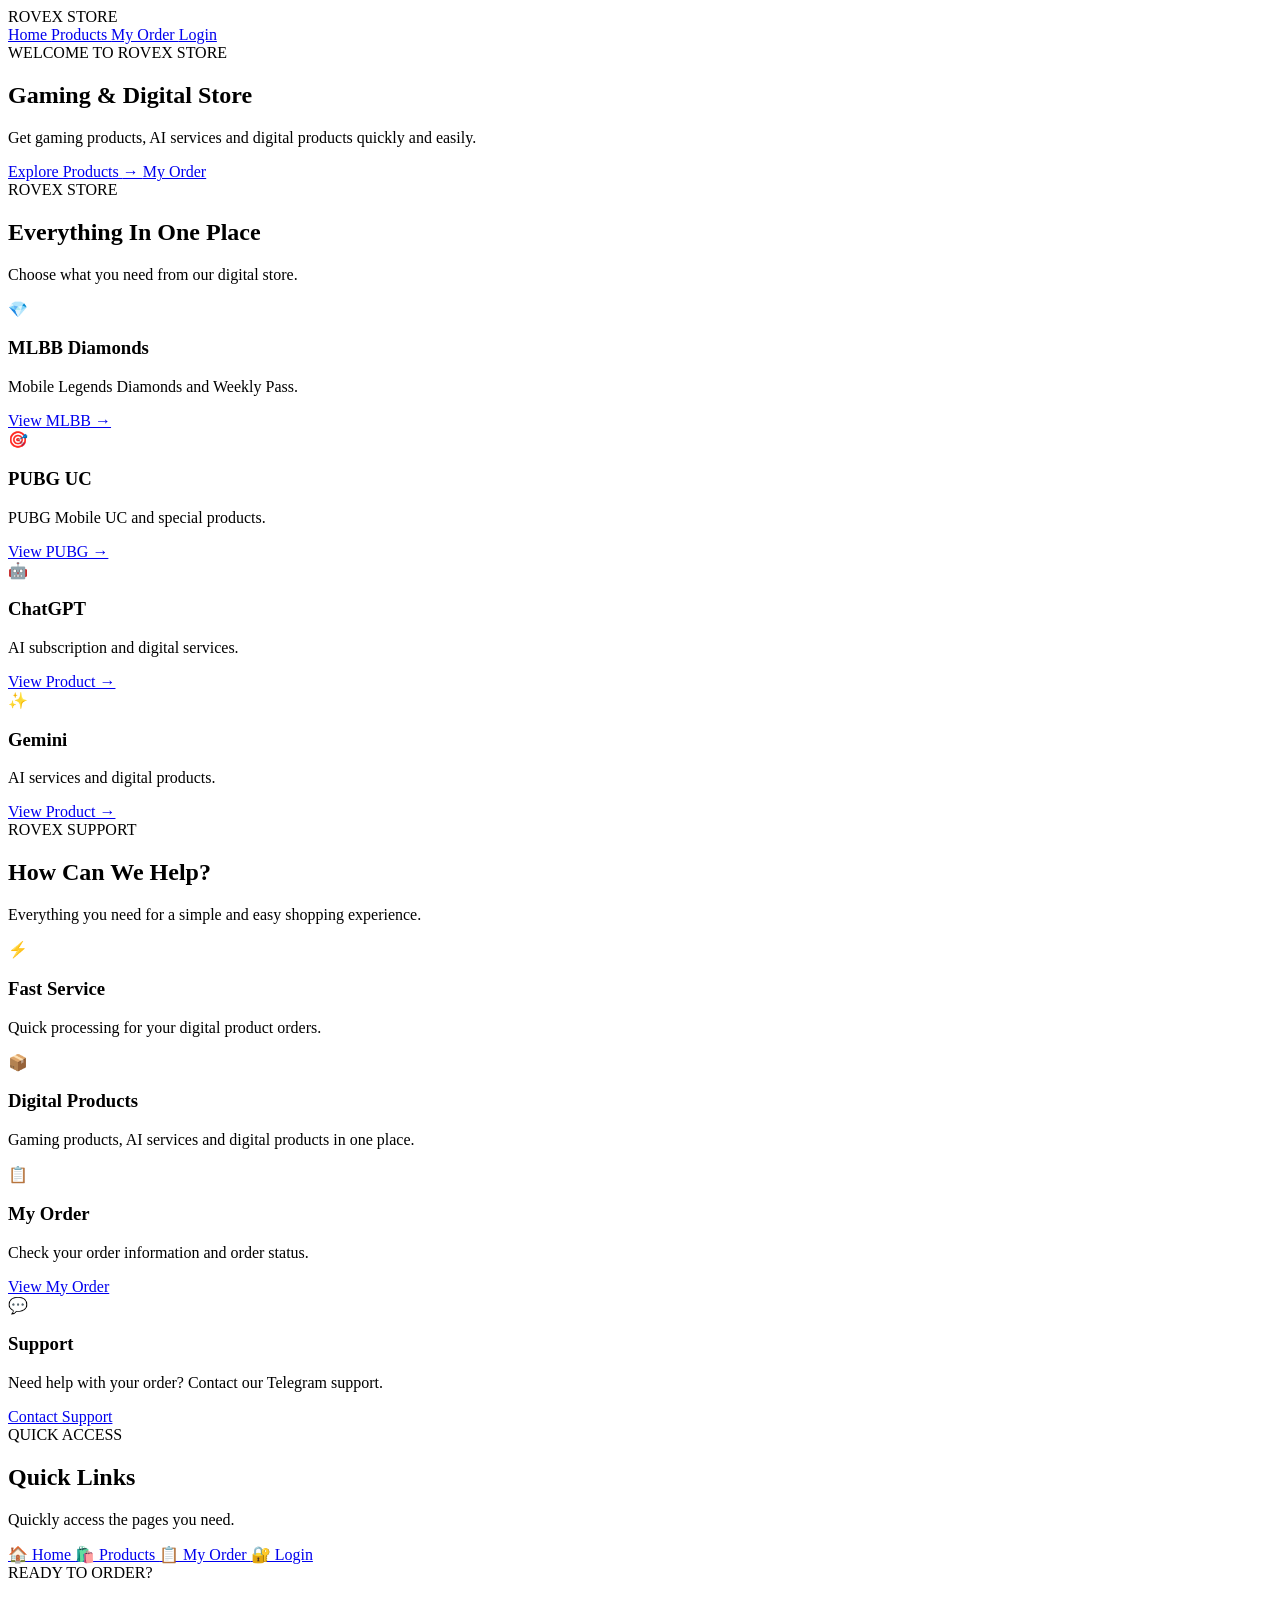
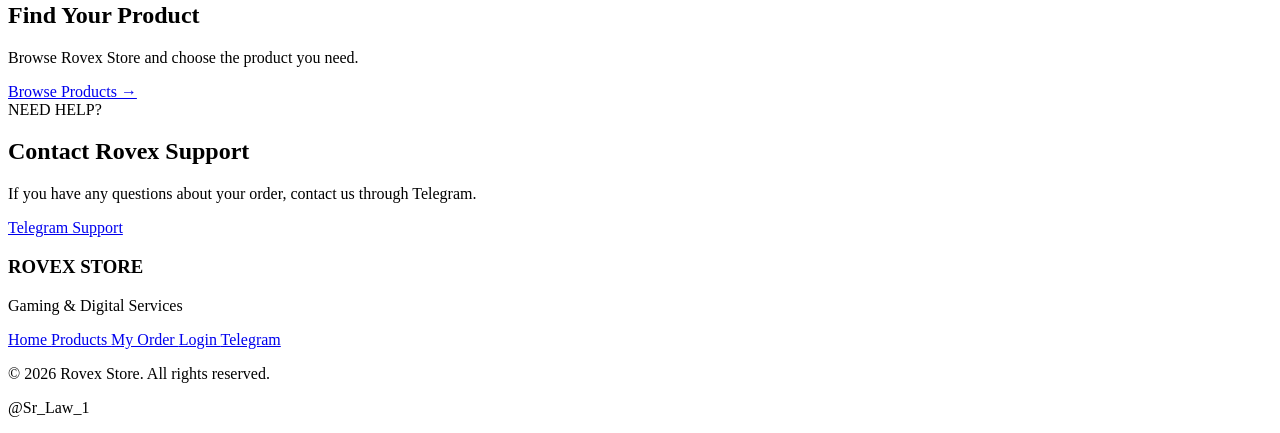
==== index.html @ 76413a4f "Add files via upload" ====
<!DOCTYPE html>
<html lang="en">

<head>

    <meta charset="UTF-8">

    <meta
        name="viewport"
        content="width=device-width, initial-scale=1.0"
    >

    <title>Rovex Store - Home</title>

    <link
        rel="stylesheet"
        href="css/style.css"
    >

</head>

<body>


<!-- =====================================================
     HEADER
===================================================== -->

<header class="site-header">

    <div class="logo">
        ROVEX <span>STORE</span>
    </div>


    <nav class="navbar">

        <a
            href="index.html"
            class="active"
        >
            Home
        </a>

        <a href="products.html">
            Products
        </a>

        <a href="my-order.html">
            My Order
        </a>

        <a href="login.html">
            Login
        </a>

    </nav>

</header>



<!-- =====================================================
     HERO
===================================================== -->

<section class="home-hero">

    <div class="hero-content">

        <span class="hero-small">
            WELCOME TO ROVEX STORE
        </span>


        <h1>

            Gaming &amp;

            <span>
                Digital
            </span>

            Store

        </h1>


        <p>

            Get gaming products, AI services and digital
            products quickly and easily.

        </p>


        <div class="hero-buttons">

            <a
                href="products.html"
                class="card-btn"
            >

                Explore Products

                <span>
                    →
                </span>

            </a>


            <a
                href="my-order.html"
                class="secondary-btn"
            >

                My Order

            </a>

        </div>

    </div>

</section>



<!-- =====================================================
     PRODUCTS PREVIEW
===================================================== -->

<section class="home-section">

    <div class="section-title">

        <span>
            ROVEX STORE
        </span>


        <h2>
            Everything In One Place
        </h2>


        <p>
            Choose what you need from our digital store.
        </p>

    </div>



    <div class="home-grid">


        <!-- =================================================
             MLBB
        ================================================== -->

        <div class="home-card">

            <div class="home-icon">
                💎
            </div>


            <h3>
                MLBB Diamonds
            </h3>


            <p>
                Mobile Legends Diamonds and Weekly Pass.
            </p>


            <a href="mlbb.html">
                View MLBB →
            </a>

        </div>



        <!-- =================================================
             PUBG
        ================================================== -->

        <div class="home-card">

            <div class="home-icon">
                🎯
            </div>


            <h3>
                PUBG UC
            </h3>


            <p>
                PUBG Mobile UC and special products.
            </p>


            <a href="pubg.html">
                View PUBG →
            </a>

        </div>



        <!-- =================================================
             CHATGPT
        ================================================== -->

        <div class="home-card">

            <div class="home-icon">
                🤖
            </div>


            <h3>
                ChatGPT
            </h3>


            <p>
                AI subscription and digital services.
            </p>


            <a href="checkout.html?product=chatgpt">
                View Product →
            </a>

        </div>



        <!-- =================================================
             GEMINI
        ================================================== -->

        <div class="home-card">

            <div class="home-icon">
                ✨
            </div>


            <h3>
                Gemini
            </h3>


            <p>
                AI services and digital products.
            </p>


            <a href="checkout.html?product=gemini">
                View Product →
            </a>

        </div>

    </div>

</section>



<!-- =====================================================
     HOW CAN WE HELP
===================================================== -->

<section class="help-section">


    <div class="section-title">

        <span>
            ROVEX SUPPORT
        </span>


        <h2>
            How Can We Help?
        </h2>


        <p>
            Everything you need for a simple and easy
            shopping experience.
        </p>

    </div>



    <div class="help-grid">


        <!-- =================================================
             FAST SERVICE
        ================================================== -->

        <div class="help-card">

            <div class="help-icon">
                ⚡
            </div>


            <h3>
                Fast Service
            </h3>


            <p>
                Quick processing for your digital product
                orders.
            </p>

        </div>



        <!-- =================================================
             DIGITAL PRODUCTS
        ================================================== -->

        <div class="help-card">

            <div class="help-icon">
                📦
            </div>


            <h3>
                Digital Products
            </h3>


            <p>
                Gaming products, AI services and digital
                products in one place.
            </p>

        </div>



        <!-- =================================================
             MY ORDER
        ================================================== -->

        <div class="help-card">

            <div class="help-icon">
                📋
            </div>


            <h3>
                My Order
            </h3>


            <p>
                Check your order information and order status.
            </p>


            <a
                href="my-order.html"
                class="secondary-btn"
                style="margin-top: 15px;"
            >
                View My Order
            </a>

        </div>



        <!-- =================================================
             SUPPORT
        ================================================== -->

        <div class="help-card">

            <div class="help-icon">
                💬
            </div>


            <h3>
                Support
            </h3>


            <p>
                Need help with your order? Contact our
                Telegram support.
            </p>


            <a
                href="https://t.me/Sr_Law_1"
                class="telegram-btn"
                target="_blank"
                rel="noopener noreferrer"
                style="margin-top: 15px;"
            >
                Contact Support
            </a>

        </div>

    </div>

</section>



<!-- =====================================================
     QUICK LINKS
===================================================== -->

<section class="quick-links-section">


    <div class="section-title">

        <span>
            QUICK ACCESS
        </span>


        <h2>
            Quick Links
        </h2>


        <p>
            Quickly access the pages you need.
        </p>

    </div>



    <div class="quick-links">


        <a
            href="index.html"
        >
            🏠 Home
        </a>


        <a
            href="products.html"
        >
            🛍️ Products
        </a>


        <a
            href="my-order.html"
        >
            📋 My Order
        </a>


        <a
            href="login.html"
        >
            🔐 Login
        </a>

    </div>

</section>



<!-- =====================================================
     ORDER SECTION
===================================================== -->

<section class="home-order">


    <div class="order-box">

        <span>
            READY TO ORDER?
        </span>


        <h2>
            Find Your Product
        </h2>


        <p>
            Browse Rovex Store and choose the product
            you need.
        </p>


        <a
            href="products.html"
            class="card-btn"
        >

            Browse Products →

        </a>

    </div>

</section>



<!-- =====================================================
     TELEGRAM SUPPORT
===================================================== -->

<section class="home-support">


    <div class="support-box">


        <div>

            <span>
                NEED HELP?
            </span>


            <h2>
                Contact Rovex Support
            </h2>


            <p>
                If you have any questions about your order,
                contact us through Telegram.
            </p>

        </div>


        <a
            href="https://t.me/Sr_Law_1"
            class="telegram-btn"
            target="_blank"
            rel="noopener noreferrer"
        >

            Telegram Support

        </a>

    </div>

</section>



<!-- =====================================================
     FOOTER
===================================================== -->

<footer>


    <div class="footer-content">


        <div class="footer-brand">

            <h3>
                ROVEX STORE
            </h3>


            <p>
                Gaming &amp; Digital Services
            </p>

        </div>



        <div class="footer-links">


            <a href="index.html">
                Home
            </a>


            <a href="products.html">
                Products
            </a>


            <a href="my-order.html">
                My Order
            </a>


            <a href="login.html">
                Login
            </a>


            <a
                href="https://t.me/Sr_Law_1"
                target="_blank"
                rel="noopener noreferrer"
            >
                Telegram
            </a>

        </div>

    </div>



    <div class="footer-bottom">


        <p>
            © 2026 Rovex Store. All rights reserved.
        </p>


        <p>
            @Sr_Law_1
        </p>

    </div>

</footer>



<!-- =====================================================
     JAVASCRIPT
===================================================== -->

<script src="js/app.js"></script>

</body>

</html>
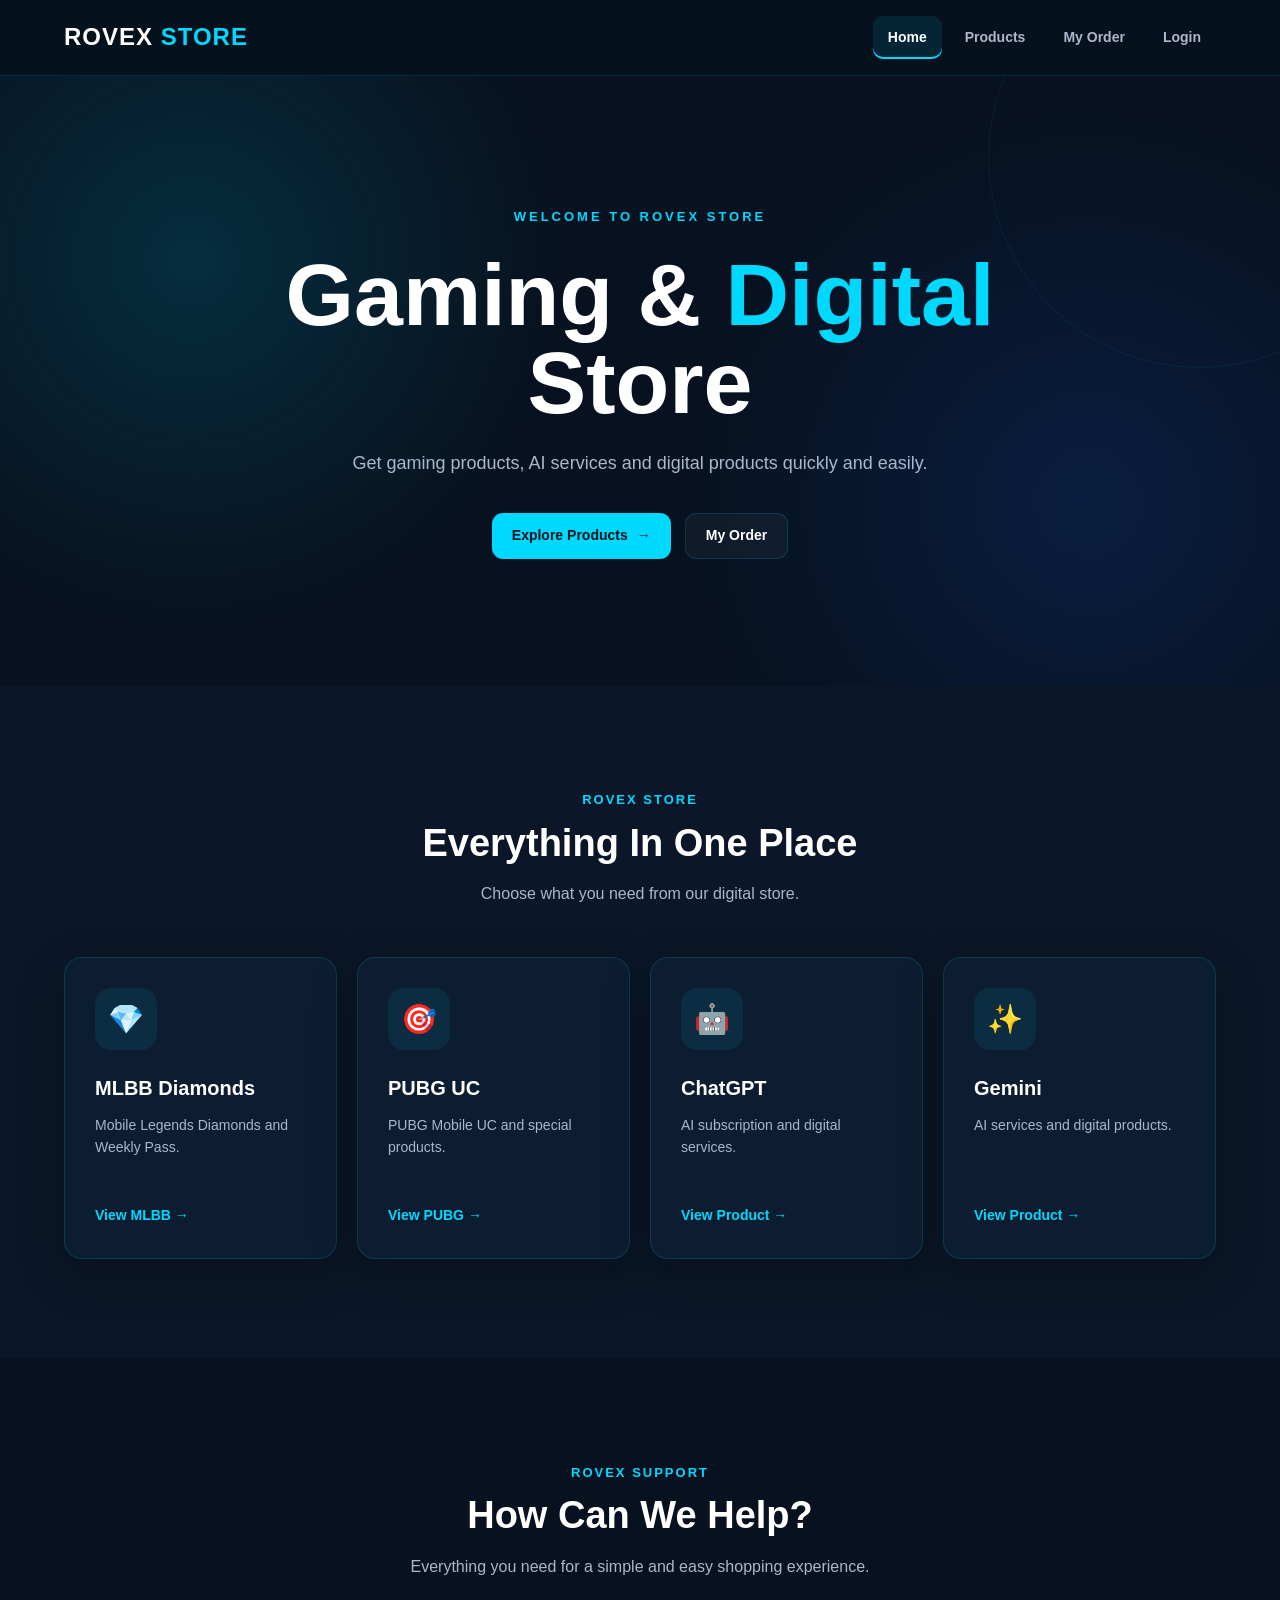
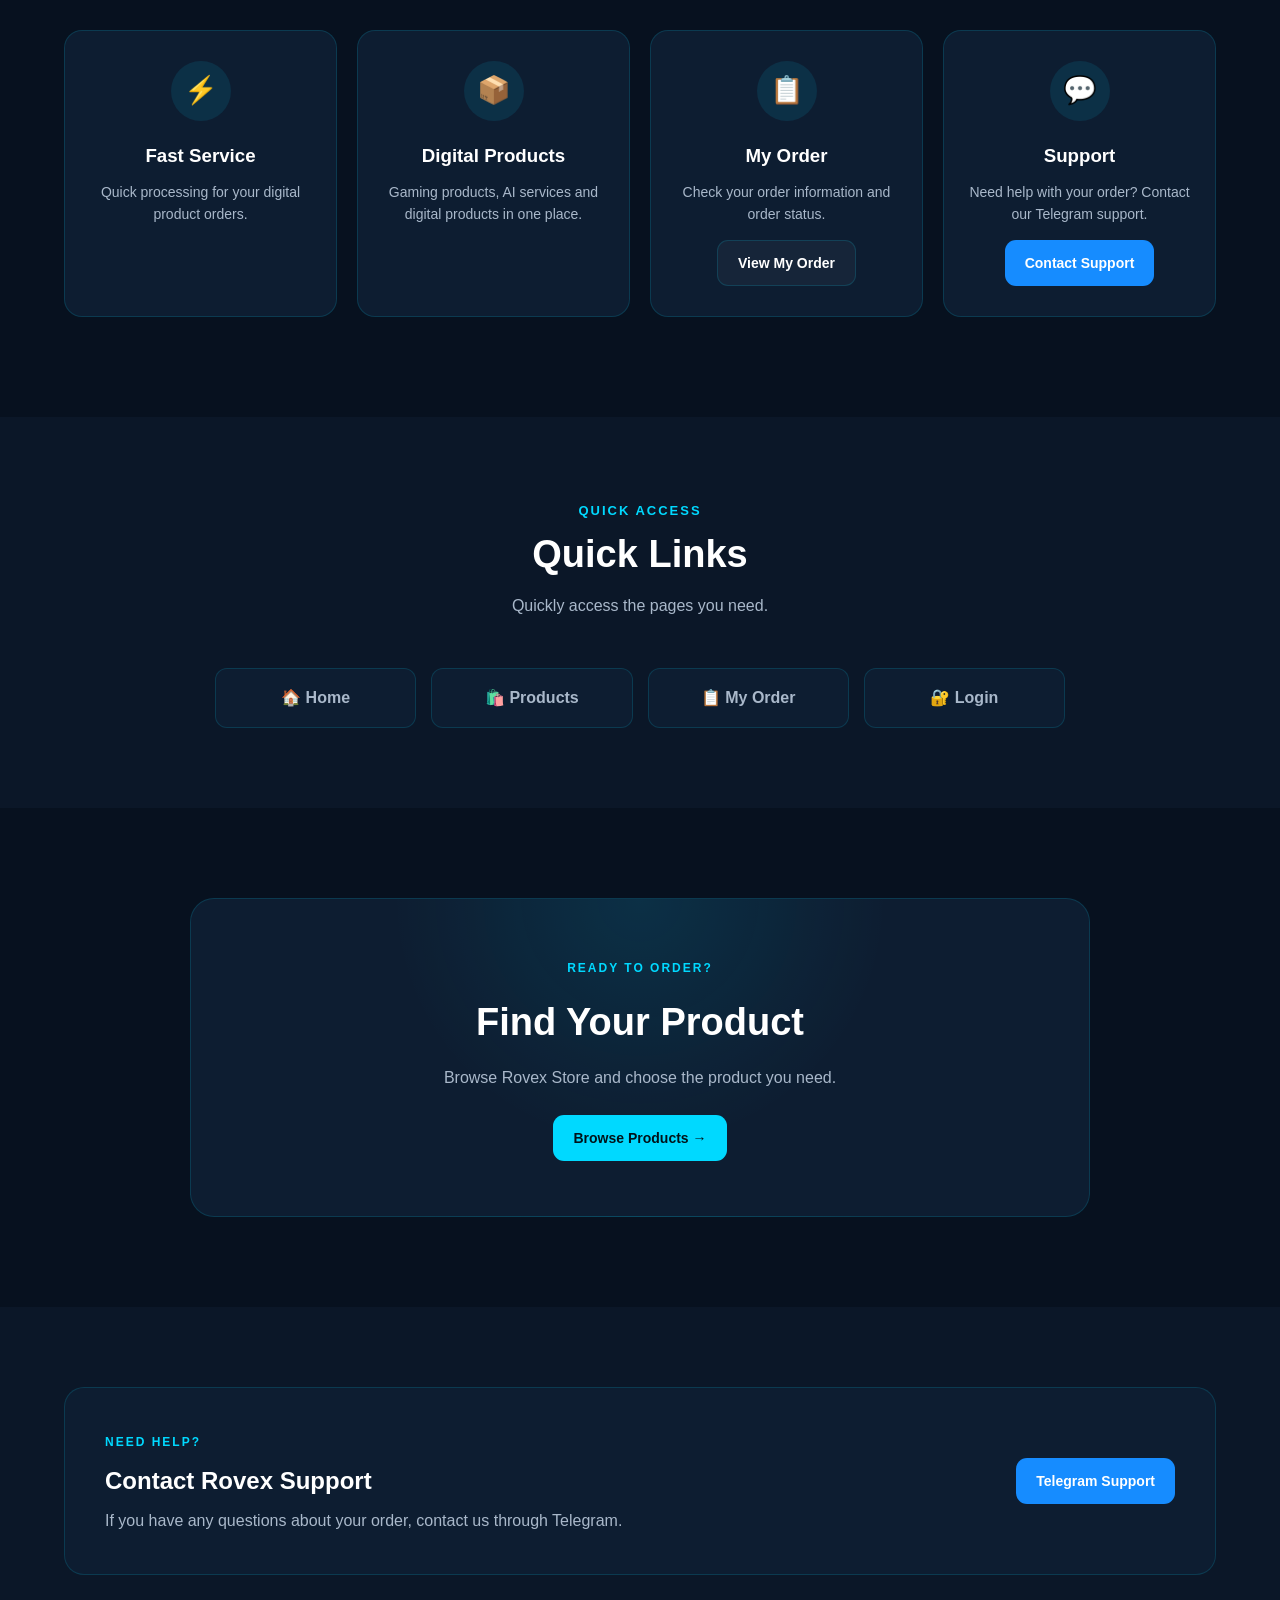
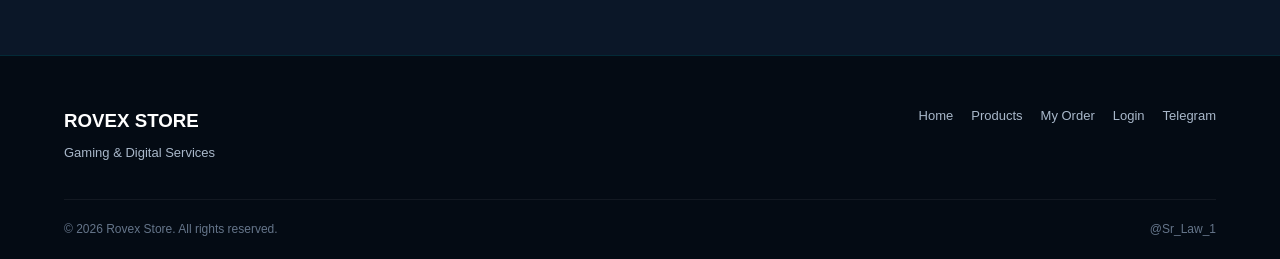
==== commit 19a6a78b: "Update index.html" ====
--- a/index.html
+++ b/index.html
@@ -12,12 +12,14 @@
 
     <title>Rovex Store - Home</title>
 
+    <!-- GitHub Repository မှာ style.css က root folder ထဲမှာရှိတာကြောင့် -->
     <link
         rel="stylesheet"
-        href="css/style.css"
+        href="style.css"
     >
 
 </head>
+
 
 <body>
 
@@ -42,13 +44,16 @@
             Home
         </a>
 
+
         <a href="products.html">
             Products
         </a>
 
+
         <a href="my-order.html">
             My Order
         </a>
+
 
         <a href="login.html">
             Login
@@ -460,30 +465,22 @@
     <div class="quick-links">
 
 
-        <a
-            href="index.html"
-        >
+        <a href="index.html">
             🏠 Home
         </a>
 
 
-        <a
-            href="products.html"
-        >
+        <a href="products.html">
             🛍️ Products
         </a>
 
 
-        <a
-            href="my-order.html"
-        >
+        <a href="my-order.html">
             📋 My Order
         </a>
 
 
-        <a
-            href="login.html"
-        >
+        <a href="login.html">
             🔐 Login
         </a>
 
@@ -522,9 +519,7 @@
             href="products.html"
             class="card-btn"
         >
-
             Browse Products →
-
         </a>
 
     </div>
@@ -569,9 +564,7 @@
             target="_blank"
             rel="noopener noreferrer"
         >
-
             Telegram Support
-
         </a>
 
     </div>
@@ -664,8 +657,9 @@
      JAVASCRIPT
 ===================================================== -->
 
-<script src="js/app.js"></script>
+<script src="app.js"></script>
+
 
 </body>
 
-</html>+</html>
--- a/style.css
+++ b/style.css
@@ -0,0 +1,2134 @@
+/* =========================================================
+   ROVEX STORE
+   MAIN STYLE SHEET
+========================================================= */
+
+
+/* =========================================================
+   RESET
+========================================================= */
+
+* {
+    margin: 0;
+    padding: 0;
+    box-sizing: border-box;
+}
+
+html {
+    scroll-behavior: smooth;
+}
+
+body {
+    font-family: Arial, Helvetica, sans-serif;
+    background: #07111f;
+    color: #ffffff;
+    line-height: 1.6;
+    min-height: 100vh;
+}
+
+a {
+    text-decoration: none;
+    color: inherit;
+}
+
+button,
+input,
+select,
+textarea {
+    font-family: inherit;
+}
+
+img {
+    max-width: 100%;
+    display: block;
+}
+
+
+/* =========================================================
+   VARIABLES
+========================================================= */
+
+:root {
+    --bg: #07111f;
+    --bg-soft: #0b1728;
+    --card: #0d1d31;
+    --card-hover: #112640;
+    --border: rgba(0, 217, 255, 0.15);
+    --cyan: #00d9ff;
+    --cyan-dark: #00a8c7;
+    --blue: #1769ff;
+    --green: #20d47b;
+    --yellow: #ffc107;
+    --red: #ff4d67;
+    --text: #ffffff;
+    --text-soft: #a9b8ca;
+    --shadow: 0 15px 45px rgba(0, 0, 0, 0.28);
+    --radius: 18px;
+    --max-width: 1200px;
+}
+
+
+/* =========================================================
+   COMMON
+========================================================= */
+
+.container {
+    width: min(92%, var(--max-width));
+    margin: 0 auto;
+}
+
+.section-title {
+    text-align: center;
+    max-width: 750px;
+    margin: 0 auto 50px;
+}
+
+.section-title > span {
+    display: inline-block;
+    color: var(--cyan);
+    font-size: 13px;
+    font-weight: 800;
+    letter-spacing: 2px;
+    margin-bottom: 10px;
+}
+
+.section-title h2 {
+    font-size: 38px;
+    line-height: 1.2;
+    margin-bottom: 15px;
+}
+
+.section-title p {
+    color: var(--text-soft);
+    font-size: 16px;
+}
+
+
+/* =========================================================
+   HEADER
+========================================================= */
+
+.site-header {
+    width: 100%;
+    min-height: 76px;
+    padding: 0 5%;
+    display: flex;
+    align-items: center;
+    justify-content: space-between;
+    gap: 30px;
+    position: sticky;
+    top: 0;
+    z-index: 1000;
+    background: rgba(7, 17, 31, 0.94);
+    border-bottom: 1px solid var(--border);
+    backdrop-filter: blur(15px);
+}
+
+.logo {
+    font-size: 24px;
+    font-weight: 900;
+    letter-spacing: 1px;
+    white-space: nowrap;
+}
+
+.logo span {
+    color: var(--cyan);
+}
+
+.navbar {
+    display: flex;
+    align-items: center;
+    gap: 8px;
+}
+
+.navbar a {
+    color: var(--text-soft);
+    padding: 10px 15px;
+    border-radius: 10px;
+    font-size: 14px;
+    font-weight: 700;
+    transition: 0.25s ease;
+}
+
+.navbar a:hover,
+.navbar a.active {
+    color: #ffffff;
+    background: rgba(0, 217, 255, 0.1);
+}
+
+.navbar a.active {
+    box-shadow: inset 0 -2px 0 var(--cyan);
+}
+
+
+/* =========================================================
+   BUTTONS
+========================================================= */
+
+.card-btn,
+.secondary-btn,
+.telegram-btn,
+.primary-btn,
+.danger-btn,
+.success-btn {
+    border: none;
+    cursor: pointer;
+    display: inline-flex;
+    align-items: center;
+    justify-content: center;
+    gap: 9px;
+    min-height: 46px;
+    padding: 0 20px;
+    border-radius: 11px;
+    font-size: 14px;
+    font-weight: 800;
+    transition: 0.25s ease;
+}
+
+.card-btn,
+.primary-btn {
+    color: #00131a;
+    background: var(--cyan);
+}
+
+.card-btn:hover,
+.primary-btn:hover {
+    transform: translateY(-2px);
+    background: #3ee2ff;
+    box-shadow: 0 10px 25px rgba(0, 217, 255, 0.18);
+}
+
+.secondary-btn {
+    color: #ffffff;
+    border: 1px solid var(--border);
+    background: rgba(255, 255, 255, 0.04);
+}
+
+.secondary-btn:hover {
+    background: rgba(0, 217, 255, 0.1);
+    border-color: rgba(0, 217, 255, 0.35);
+}
+
+.telegram-btn {
+    color: #ffffff;
+    background: #168cff;
+}
+
+.telegram-btn:hover {
+    transform: translateY(-2px);
+    box-shadow: 0 10px 25px rgba(22, 140, 255, 0.2);
+}
+
+.success-btn {
+    color: #ffffff;
+    background: var(--green);
+}
+
+.danger-btn {
+    color: #ffffff;
+    background: var(--red);
+}
+
+
+/* =========================================================
+   HOME HERO
+========================================================= */
+
+.home-hero {
+    min-height: 610px;
+    display: flex;
+    align-items: center;
+    position: relative;
+    overflow: hidden;
+    padding: 90px 5%;
+    background:
+        radial-gradient(circle at 15% 30%, rgba(0, 217, 255, 0.14), transparent 32%),
+        radial-gradient(circle at 85% 70%, rgba(23, 105, 255, 0.14), transparent 35%),
+        var(--bg);
+}
+
+.home-hero::before {
+    content: "";
+    position: absolute;
+    width: 420px;
+    height: 420px;
+    border: 1px solid rgba(0, 217, 255, 0.08);
+    border-radius: 50%;
+    right: -130px;
+    top: -130px;
+}
+
+.hero-content {
+    width: min(100%, 850px);
+    margin: 0 auto;
+    text-align: center;
+    position: relative;
+    z-index: 2;
+}
+
+.hero-small {
+    color: var(--cyan);
+    font-size: 13px;
+    font-weight: 900;
+    letter-spacing: 3px;
+}
+
+.hero-content h1 {
+    font-size: clamp(48px, 8vw, 88px);
+    line-height: 1;
+    margin: 22px 0;
+    font-weight: 900;
+}
+
+.hero-content h1 span {
+    color: var(--cyan);
+}
+
+.hero-content p {
+    color: var(--text-soft);
+    max-width: 680px;
+    margin: 0 auto;
+    font-size: 18px;
+}
+
+.hero-buttons {
+    display: flex;
+    justify-content: center;
+    flex-wrap: wrap;
+    gap: 14px;
+    margin-top: 35px;
+}
+
+
+/* =========================================================
+   HOME PRODUCTS
+========================================================= */
+
+.home-section {
+    padding: 100px 5%;
+    background: var(--bg-soft);
+}
+
+.home-grid {
+    width: min(100%, var(--max-width));
+    margin: 0 auto;
+    display: grid;
+    grid-template-columns: repeat(4, 1fr);
+    gap: 20px;
+}
+
+.home-card {
+    padding: 30px;
+    border: 1px solid var(--border);
+    border-radius: var(--radius);
+    background: var(--card);
+    box-shadow: var(--shadow);
+    transition: 0.3s ease;
+}
+
+.home-card:hover {
+    transform: translateY(-7px);
+    background: var(--card-hover);
+    border-color: rgba(0, 217, 255, 0.3);
+}
+
+.home-icon {
+    width: 62px;
+    height: 62px;
+    display: flex;
+    align-items: center;
+    justify-content: center;
+    border-radius: 16px;
+    background: rgba(0, 217, 255, 0.08);
+    font-size: 29px;
+    margin-bottom: 22px;
+}
+
+.home-card h3 {
+    font-size: 20px;
+    margin-bottom: 10px;
+}
+
+.home-card p {
+    color: var(--text-soft);
+    font-size: 14px;
+    min-height: 68px;
+    margin-bottom: 20px;
+}
+
+.home-card a {
+    color: var(--cyan);
+    font-size: 14px;
+    font-weight: 800;
+}
+
+
+/* =========================================================
+   HOW CAN WE HELP
+========================================================= */
+
+.help-section {
+    padding: 100px 5%;
+    background: var(--bg);
+}
+
+.help-grid {
+    width: min(100%, var(--max-width));
+    margin: 0 auto;
+    display: grid;
+    grid-template-columns: repeat(4, 1fr);
+    gap: 20px;
+}
+
+.help-card {
+    padding: 30px 25px;
+    text-align: center;
+    background: var(--card);
+    border: 1px solid var(--border);
+    border-radius: var(--radius);
+    transition: 0.3s ease;
+}
+
+.help-card:hover {
+    transform: translateY(-5px);
+    border-color: rgba(0, 217, 255, 0.3);
+}
+
+.help-icon {
+    width: 60px;
+    height: 60px;
+    margin: 0 auto 20px;
+    border-radius: 50%;
+    display: flex;
+    align-items: center;
+    justify-content: center;
+    background: rgba(0, 217, 255, 0.1);
+    font-size: 27px;
+}
+
+.help-card h3 {
+    margin-bottom: 10px;
+}
+
+.help-card p {
+    color: var(--text-soft);
+    font-size: 14px;
+}
+
+
+/* =========================================================
+   QUICK LINKS
+========================================================= */
+
+.quick-links-section {
+    padding: 80px 5%;
+    background: var(--bg-soft);
+}
+
+.quick-links {
+    width: min(100%, 850px);
+    margin: 0 auto;
+    display: grid;
+    grid-template-columns: repeat(4, 1fr);
+    gap: 15px;
+}
+
+.quick-links a {
+    min-height: 60px;
+    display: flex;
+    align-items: center;
+    justify-content: center;
+    border-radius: 12px;
+    border: 1px solid var(--border);
+    background: var(--card);
+    color: var(--text-soft);
+    font-weight: 800;
+    transition: 0.25s ease;
+}
+
+.quick-links a:hover {
+    color: var(--cyan);
+    border-color: rgba(0, 217, 255, 0.35);
+    transform: translateY(-3px);
+}
+
+
+/* =========================================================
+   HOME ORDER
+========================================================= */
+
+.home-order {
+    padding: 90px 5%;
+    background: var(--bg);
+}
+
+.order-box {
+    width: min(100%, 900px);
+    margin: 0 auto;
+    padding: 55px 40px;
+    text-align: center;
+    border: 1px solid var(--border);
+    border-radius: 24px;
+    background:
+        radial-gradient(circle at 50% 0%, rgba(0, 217, 255, 0.1), transparent 45%),
+        var(--card);
+}
+
+.order-box > span {
+    color: var(--cyan);
+    font-size: 12px;
+    font-weight: 900;
+    letter-spacing: 2px;
+}
+
+.order-box h2 {
+    font-size: 38px;
+    margin: 12px 0;
+}
+
+.order-box p {
+    color: var(--text-soft);
+    margin-bottom: 25px;
+}
+
+
+/* =========================================================
+   HOME SUPPORT
+========================================================= */
+
+.home-support {
+    padding: 80px 5%;
+    background: var(--bg-soft);
+}
+
+.support-box {
+    width: min(100%, var(--max-width));
+    margin: 0 auto;
+    padding: 40px;
+    display: flex;
+    align-items: center;
+    justify-content: space-between;
+    gap: 30px;
+    border: 1px solid var(--border);
+    border-radius: 20px;
+    background: var(--card);
+}
+
+.support-box span {
+    color: var(--cyan);
+    font-size: 12px;
+    font-weight: 900;
+    letter-spacing: 2px;
+}
+
+.support-box h2 {
+    margin: 8px 0;
+}
+
+.support-box p {
+    color: var(--text-soft);
+}
+
+
+/* =========================================================
+   PRODUCTS PAGE
+========================================================= */
+
+.products-hero {
+    min-height: 390px;
+    padding: 80px 5%;
+    display: flex;
+    align-items: center;
+    justify-content: center;
+    position: relative;
+    background:
+        radial-gradient(circle at 50% 0%, rgba(0, 217, 255, 0.13), transparent 45%),
+        var(--bg);
+}
+
+.products {
+    padding: 100px 5%;
+    background: var(--bg-soft);
+}
+
+.product-container {
+    width: min(100%, var(--max-width));
+    margin: 0 auto;
+    display: grid;
+    grid-template-columns: repeat(4, 1fr);
+    gap: 22px;
+}
+
+.card {
+    padding: 28px;
+    background: var(--card);
+    border: 1px solid var(--border);
+    border-radius: var(--radius);
+    box-shadow: var(--shadow);
+    transition: 0.3s ease;
+}
+
+.card:hover {
+    transform: translateY(-7px);
+    border-color: rgba(0, 217, 255, 0.3);
+    background: var(--card-hover);
+}
+
+.card-top {
+    display: flex;
+    align-items: center;
+    justify-content: space-between;
+    margin-bottom: 25px;
+}
+
+.icon {
+    width: 62px;
+    height: 62px;
+    display: flex;
+    align-items: center;
+    justify-content: center;
+    background: rgba(0, 217, 255, 0.08);
+    border-radius: 16px;
+    font-size: 29px;
+}
+
+.product-tag {
+    padding: 6px 9px;
+    border-radius: 7px;
+    color: var(--cyan);
+    background: rgba(0, 217, 255, 0.08);
+    font-size: 10px;
+    font-weight: 900;
+    letter-spacing: 1px;
+}
+
+.card h3 {
+    font-size: 20px;
+    margin-bottom: 8px;
+}
+
+.card p {
+    min-height: 50px;
+    color: var(--text-soft);
+    font-size: 14px;
+    margin-bottom: 20px;
+}
+
+.card .card-btn {
+    width: 100%;
+}
+
+
+/* =========================================================
+   PRODUCT PACKAGE PAGES
+========================================================= */
+
+.mlbb-products {
+    padding: 100px 5%;
+    background: var(--bg-soft);
+}
+
+.mlbb-grid {
+    width: min(100%, var(--max-width));
+    margin: 0 auto;
+    display: grid;
+    grid-template-columns: repeat(4, 1fr);
+    gap: 18px;
+}
+
+.mlbb-card {
+    padding: 25px;
+    text-align: center;
+    background: var(--card);
+    border: 1px solid var(--border);
+    border-radius: 16px;
+    transition: 0.25s ease;
+}
+
+.mlbb-card:hover {
+    transform: translateY(-5px);
+    border-color: rgba(0, 217, 255, 0.3);
+}
+
+.mlbb-card-icon {
+    font-size: 30px;
+    margin-bottom: 12px;
+}
+
+.mlbb-card h3 {
+    font-size: 18px;
+    margin-bottom: 8px;
+}
+
+.mlbb-card p {
+    color: var(--text-soft);
+    font-size: 14px;
+    margin-bottom: 17px;
+}
+
+.small-buy-btn {
+    width: 100%;
+    min-height: 42px;
+    border: none;
+    border-radius: 9px;
+    background: var(--cyan);
+    color: #00131a;
+    font-size: 13px;
+    font-weight: 900;
+    cursor: pointer;
+    transition: 0.25s ease;
+}
+
+.small-buy-btn:hover {
+    background: #3ee2ff;
+    transform: translateY(-2px);
+}
+
+
+/* =========================================================
+   SPECIAL PRODUCT
+========================================================= */
+
+.special-product {
+    border-color: rgba(255, 193, 7, 0.2);
+}
+
+.special-product .product-tag {
+    color: var(--yellow);
+    background: rgba(255, 193, 7, 0.08);
+}
+
+
+/* =========================================================
+   FAQ
+========================================================= */
+
+.faq-section {
+    padding: 100px 5%;
+    background: var(--bg);
+}
+
+.faq-container {
+    width: min(100%, 850px);
+    margin: 0 auto;
+}
+
+.faq-item {
+    margin-bottom: 13px;
+    padding: 0;
+    overflow: hidden;
+    border: 1px solid var(--border);
+    border-radius: 13px;
+    background: var(--card);
+}
+
+.faq-item summary {
+    padding: 20px 22px;
+    cursor: pointer;
+    font-weight: 800;
+    list-style: none;
+}
+
+.faq-item summary::-webkit-details-marker {
+    display: none;
+}
+
+.faq-item summary::after {
+    content: "+";
+    float: right;
+    color: var(--cyan);
+    font-size: 20px;
+}
+
+.faq-item[open] summary::after {
+    content: "−";
+}
+
+.faq-item p,
+.faq-item a {
+    display: block;
+    padding: 0 22px 20px;
+}
+
+.faq-item p {
+    color: var(--text-soft);
+}
+
+.faq-item a {
+    color: var(--cyan);
+    font-weight: 800;
+}
+
+
+/* =========================================================
+   TELEGRAM BANNER
+========================================================= */
+
+.telegram-banner {
+    padding: 70px 5%;
+    background: var(--bg-soft);
+}
+
+.telegram-content {
+    width: min(100%, var(--max-width));
+    margin: 0 auto;
+    padding: 35px;
+    display: flex;
+    align-items: center;
+    gap: 25px;
+    border: 1px solid rgba(22, 140, 255, 0.2);
+    border-radius: 20px;
+    background: rgba(22, 140, 255, 0.06);
+}
+
+.telegram-icon {
+    width: 65px;
+    height: 65px;
+    flex-shrink: 0;
+    display: flex;
+    align-items: center;
+    justify-content: center;
+    border-radius: 50%;
+    background: rgba(22, 140, 255, 0.12);
+    font-size: 28px;
+}
+
+.telegram-text {
+    flex: 1;
+}
+
+.telegram-text span {
+    color: #4fa8ff;
+    font-size: 12px;
+    font-weight: 900;
+    letter-spacing: 2px;
+}
+
+.telegram-text h2 {
+    margin: 5px 0;
+}
+
+.telegram-text p {
+    color: var(--text-soft);
+}
+
+
+/* =========================================================
+   MY ORDER
+========================================================= */
+
+.orders-page {
+    padding: 90px 5%;
+    min-height: 650px;
+    background: var(--bg-soft);
+}
+
+.orders-container {
+    width: min(100%, 1000px);
+    margin: 0 auto;
+}
+
+.order-list {
+    display: flex;
+    flex-direction: column;
+    gap: 18px;
+}
+
+.order-card {
+    padding: 25px;
+    border: 1px solid var(--border);
+    border-radius: 17px;
+    background: var(--card);
+}
+
+.order-header {
+    display: flex;
+    align-items: center;
+    justify-content: space-between;
+    gap: 15px;
+    margin-bottom: 20px;
+}
+
+.order-id {
+    color: var(--cyan);
+    font-weight: 900;
+}
+
+.order-status {
+    padding: 6px 11px;
+    border-radius: 8px;
+    font-size: 11px;
+    font-weight: 900;
+}
+
+.status-pending {
+    color: var(--yellow);
+    background: rgba(255, 193, 7, 0.1);
+}
+
+.status-processing {
+    color: #4fa8ff;
+    background: rgba(79, 168, 255, 0.1);
+}
+
+.status-completed {
+    color: var(--green);
+    background: rgba(32, 212, 123, 0.1);
+}
+
+.status-cancelled {
+    color: var(--red);
+    background: rgba(255, 77, 103, 0.1);
+}
+
+.order-details {
+    display: grid;
+    grid-template-columns: repeat(2, 1fr);
+    gap: 15px;
+}
+
+.order-detail {
+    padding: 13px;
+    border-radius: 10px;
+    background: rgba(255, 255, 255, 0.025);
+}
+
+.order-detail span {
+    display: block;
+    color: #8292a7;
+    font-size: 11px;
+    margin-bottom: 3px;
+}
+
+.order-detail strong {
+    font-size: 14px;
+}
+
+.empty-orders {
+    padding: 70px 20px;
+    text-align: center;
+    border: 1px dashed var(--border);
+    border-radius: 18px;
+    background: var(--card);
+}
+
+.empty-orders .empty-icon {
+    font-size: 50px;
+    margin-bottom: 15px;
+}
+
+.empty-orders h3 {
+    margin-bottom: 8px;
+}
+
+.empty-orders p {
+    color: var(--text-soft);
+    margin-bottom: 22px;
+}
+
+
+/* =========================================================
+   AUTH / LOGIN
+========================================================= */
+
+.auth-page {
+    min-height: calc(100vh - 76px);
+    padding: 80px 5%;
+    display: flex;
+    align-items: center;
+    justify-content: center;
+    background:
+        radial-gradient(circle at 50% 20%, rgba(0, 217, 255, 0.1), transparent 40%),
+        var(--bg);
+}
+
+.auth-box {
+    width: min(100%, 450px);
+    padding: 38px;
+    border: 1px solid var(--border);
+    border-radius: 20px;
+    background: var(--card);
+    box-shadow: var(--shadow);
+}
+
+.auth-box h1 {
+    font-size: 30px;
+    margin-bottom: 8px;
+}
+
+.auth-box > p {
+    color: var(--text-soft);
+    margin-bottom: 28px;
+}
+
+.form-group {
+    margin-bottom: 18px;
+}
+
+.form-group label {
+    display: block;
+    margin-bottom: 7px;
+    font-size: 13px;
+    font-weight: 800;
+}
+
+.form-group input,
+.form-group select,
+.form-group textarea {
+    width: 100%;
+    min-height: 47px;
+    padding: 12px 14px;
+    outline: none;
+    border: 1px solid var(--border);
+    border-radius: 10px;
+    background: #081525;
+    color: #ffffff;
+}
+
+.form-group textarea {
+    min-height: 120px;
+    resize: vertical;
+}
+
+.form-group input:focus,
+.form-group select:focus,
+.form-group textarea:focus {
+    border-color: rgba(0, 217, 255, 0.5);
+}
+
+.form-error {
+    display: none;
+    margin-bottom: 15px;
+    padding: 10px 12px;
+    border-radius: 9px;
+    color: #ff8798;
+    background: rgba(255, 77, 103, 0.08);
+    font-size: 13px;
+}
+
+.form-success {
+    display: none;
+    margin-bottom: 15px;
+    padding: 10px 12px;
+    border-radius: 9px;
+    color: var(--green);
+    background: rgba(32, 212, 123, 0.08);
+    font-size: 13px;
+}
+
+
+/* =========================================================
+   CHECKOUT
+========================================================= */
+
+.checkout-page {
+    padding: 90px 5%;
+    background: var(--bg-soft);
+    min-height: 700px;
+}
+
+.checkout-container {
+    width: min(100%, 1050px);
+    margin: 0 auto;
+    display: grid;
+    grid-template-columns: 0.9fr 1.1fr;
+    gap: 25px;
+}
+
+.checkout-card {
+    padding: 30px;
+    border: 1px solid var(--border);
+    border-radius: 18px;
+    background: var(--card);
+}
+
+.checkout-card h2 {
+    margin-bottom: 22px;
+}
+
+.product-summary {
+    padding: 20px;
+    margin-bottom: 22px;
+    border: 1px solid var(--border);
+    border-radius: 13px;
+    background: rgba(0, 217, 255, 0.04);
+}
+
+.product-summary span {
+    display: block;
+    color: var(--text-soft);
+    font-size: 12px;
+    margin-bottom: 5px;
+}
+
+.product-summary strong {
+    font-size: 22px;
+}
+
+.total-row {
+    margin-top: 20px;
+    padding-top: 18px;
+    display: flex;
+    align-items: center;
+    justify-content: space-between;
+    border-top: 1px solid var(--border);
+}
+
+.total-row strong {
+    color: var(--cyan);
+    font-size: 22px;
+}
+
+.payment-methods {
+    display: grid;
+    grid-template-columns: repeat(2, 1fr);
+    gap: 12px;
+}
+
+.payment-method {
+    position: relative;
+}
+
+.payment-method input {
+    position: absolute;
+    opacity: 0;
+}
+
+.payment-method label {
+    min-height: 55px;
+    padding: 12px;
+    display: flex;
+    align-items: center;
+    justify-content: center;
+    text-align: center;
+    cursor: pointer;
+    border: 1px solid var(--border);
+    border-radius: 10px;
+    color: var(--text-soft);
+    background: #081525;
+    font-weight: 800;
+}
+
+.payment-method input:checked + label {
+    color: var(--cyan);
+    border-color: var(--cyan);
+    background: rgba(0, 217, 255, 0.06);
+}
+
+
+/* =========================================================
+   RECEIPT UPLOAD
+========================================================= */
+
+.receipt-box {
+    margin-top: 20px;
+    padding: 20px;
+    border: 1px dashed rgba(0, 217, 255, 0.3);
+    border-radius: 13px;
+    background: rgba(0, 217, 255, 0.025);
+}
+
+.receipt-box h3 {
+    font-size: 16px;
+    margin-bottom: 6px;
+}
+
+.receipt-box p {
+    color: var(--text-soft);
+    font-size: 12px;
+    margin-bottom: 15px;
+}
+
+.receipt-upload {
+    position: relative;
+}
+
+.receipt-upload input[type="file"] {
+    width: 100%;
+    padding: 14px;
+    border: 1px solid var(--border);
+    border-radius: 10px;
+    background: #081525;
+    color: var(--text-soft);
+}
+
+.receipt-preview {
+    display: none;
+    margin-top: 15px;
+    max-height: 250px;
+    overflow: hidden;
+    border-radius: 10px;
+    border: 1px solid var(--border);
+}
+
+.receipt-preview img {
+    width: 100%;
+    max-height: 250px;
+    object-fit: contain;
+    background: #000;
+}
+
+
+/* =========================================================
+   ADMIN DASHBOARD
+========================================================= */
+
+.admin-page {
+    min-height: 100vh;
+    background: #050d18;
+}
+
+.admin-layout {
+    display: flex;
+    min-height: calc(100vh - 76px);
+}
+
+.admin-sidebar {
+    width: 245px;
+    flex-shrink: 0;
+    padding: 25px 15px;
+    border-right: 1px solid var(--border);
+    background: #071321;
+}
+
+.admin-sidebar-title {
+    padding: 10px 15px 22px;
+    color: var(--cyan);
+    font-size: 13px;
+    font-weight: 900;
+    letter-spacing: 2px;
+}
+
+.admin-menu {
+    display: flex;
+    flex-direction: column;
+    gap: 6px;
+}
+
+.admin-menu a {
+    padding: 13px 15px;
+    border-radius: 10px;
+    color: var(--text-soft);
+    font-size: 14px;
+    font-weight: 700;
+}
+
+.admin-menu a:hover,
+.admin-menu a.active {
+    color: #ffffff;
+    background: rgba(0, 217, 255, 0.08);
+}
+
+.admin-main {
+    flex: 1;
+    padding: 35px;
+    overflow-x: auto;
+}
+
+.admin-title {
+    margin-bottom: 30px;
+}
+
+.admin-title h1 {
+    font-size: 32px;
+}
+
+.admin-title p {
+    color: var(--text-soft);
+}
+
+.admin-stats {
+    display: grid;
+    grid-template-columns: repeat(4, 1fr);
+    gap: 18px;
+    margin-bottom: 30px;
+}
+
+.admin-stat {
+    padding: 22px;
+    border: 1px solid var(--border);
+    border-radius: 15px;
+    background: var(--card);
+}
+
+.admin-stat span {
+    display: block;
+    color: var(--text-soft);
+    font-size: 12px;
+    margin-bottom: 8px;
+}
+
+.admin-stat strong {
+    font-size: 27px;
+}
+
+.admin-panel {
+    padding: 25px;
+    margin-bottom: 25px;
+    border: 1px solid var(--border);
+    border-radius: 16px;
+    background: var(--card);
+}
+
+.admin-panel-header {
+    display: flex;
+    align-items: center;
+    justify-content: space-between;
+    gap: 15px;
+    margin-bottom: 20px;
+}
+
+.admin-panel-header h2 {
+    font-size: 20px;
+}
+
+.admin-table-wrapper {
+    width: 100%;
+    overflow-x: auto;
+}
+
+.admin-table {
+    width: 100%;
+    border-collapse: collapse;
+    min-width: 700px;
+}
+
+.admin-table th,
+.admin-table td {
+    padding: 14px 12px;
+    text-align: left;
+    border-bottom: 1px solid var(--border);
+    font-size: 13px;
+}
+
+.admin-table th {
+    color: var(--text-soft);
+    font-size: 11px;
+    text-transform: uppercase;
+    letter-spacing: 0.7px;
+}
+
+.admin-table td {
+    color: #e9f2ff;
+}
+
+.admin-receipt {
+    width: 55px;
+    height: 55px;
+    object-fit: cover;
+    border-radius: 8px;
+    border: 1px solid var(--border);
+    cursor: pointer;
+}
+
+
+/* =========================================================
+   PRICE MANAGEMENT
+========================================================= */
+
+.price-list {
+    display: flex;
+    flex-direction: column;
+    gap: 12px;
+}
+
+.price-item {
+    padding: 15px;
+    display: grid;
+    grid-template-columns: 1fr 180px auto;
+    align-items: center;
+    gap: 15px;
+    border: 1px solid var(--border);
+    border-radius: 11px;
+    background: rgba(255, 255, 255, 0.02);
+}
+
+.price-item-name {
+    font-weight: 800;
+}
+
+.price-input {
+    width: 100%;
+    min-height: 42px;
+    padding: 9px 12px;
+    outline: none;
+    border: 1px solid var(--border);
+    border-radius: 8px;
+    background: #081525;
+    color: #ffffff;
+}
+
+.price-input:focus {
+    border-color: var(--cyan);
+}
+
+
+/* =========================================================
+   FOOTER
+========================================================= */
+
+footer {
+    padding: 50px 5% 20px;
+    background: #040b14;
+    border-top: 1px solid var(--border);
+}
+
+.footer-content {
+    width: min(100%, var(--max-width));
+    margin: 0 auto;
+    display: flex;
+    align-items: flex-start;
+    justify-content: space-between;
+    gap: 40px;
+}
+
+.footer-brand h3 {
+    margin-bottom: 7px;
+}
+
+.footer-brand p {
+    color: var(--text-soft);
+    font-size: 13px;
+}
+
+.footer-links {
+    display: flex;
+    flex-wrap: wrap;
+    justify-content: flex-end;
+    gap: 18px;
+}
+
+.footer-links a {
+    color: var(--text-soft);
+    font-size: 13px;
+    transition: 0.2s ease;
+}
+
+.footer-links a:hover {
+    color: var(--cyan);
+}
+
+.footer-bottom {
+    width: min(100%, var(--max-width));
+    margin: 35px auto 0;
+    padding-top: 20px;
+    display: flex;
+    align-items: center;
+    justify-content: space-between;
+    gap: 15px;
+    border-top: 1px solid rgba(255, 255, 255, 0.06);
+}
+
+.footer-bottom p {
+    color: #65758a;
+    font-size: 12px;
+}
+
+
+/* =========================================================
+   LOADING
+========================================================= */
+
+.loading {
+    padding: 50px;
+    text-align: center;
+    color: var(--text-soft);
+}
+
+.loading::after {
+    content: "...";
+    animation: dots 1.2s infinite;
+}
+
+@keyframes dots {
+    0% {
+        opacity: 0.2;
+    }
+
+    50% {
+        opacity: 1;
+    }
+
+    100% {
+        opacity: 0.2;
+    }
+}
+
+
+/* =========================================================
+   ALERT / MESSAGE
+========================================================= */
+
+.message {
+    display: none;
+    padding: 13px 15px;
+    margin-bottom: 18px;
+    border-radius: 10px;
+    font-size: 13px;
+}
+
+.message.show {
+    display: block;
+}
+
+.message.success {
+    color: var(--green);
+    background: rgba(32, 212, 123, 0.08);
+    border: 1px solid rgba(32, 212, 123, 0.15);
+}
+
+.message.error {
+    color: #ff8798;
+    background: rgba(255, 77, 103, 0.08);
+    border: 1px solid rgba(255, 77, 103, 0.15);
+}
+
+
+/* =========================================================
+   RESPONSIVE - 1200px
+========================================================= */
+
+@media (max-width: 1200px) {
+
+    .home-grid,
+    .product-container {
+        grid-template-columns: repeat(2, 1fr);
+    }
+
+    .help-grid {
+        grid-template-columns: repeat(2, 1fr);
+    }
+
+    .mlbb-grid {
+        grid-template-columns: repeat(3, 1fr);
+    }
+
+    .admin-stats {
+        grid-template-columns: repeat(2, 1fr);
+    }
+}
+
+
+/* =========================================================
+   RESPONSIVE - 900px
+========================================================= */
+
+@media (max-width: 900px) {
+
+    .site-header {
+        padding: 14px 4%;
+        flex-direction: column;
+        gap: 12px;
+    }
+
+    .navbar {
+        width: 100%;
+        justify-content: center;
+        flex-wrap: wrap;
+    }
+
+    .checkout-container {
+        grid-template-columns: 1fr;
+    }
+
+    .admin-sidebar {
+        width: 200px;
+    }
+
+    .price-item {
+        grid-template-columns: 1fr 140px auto;
+    }
+}
+
+
+/* =========================================================
+   RESPONSIVE - 700px
+========================================================= */
+
+@media (max-width: 700px) {
+
+    .home-hero {
+        min-height: 550px;
+        padding: 70px 5%;
+    }
+
+    .hero-content h1 {
+        font-size: 52px;
+    }
+
+    .hero-content p {
+        font-size: 15px;
+    }
+
+    .section-title h2 {
+        font-size: 30px;
+    }
+
+    .support-box,
+    .telegram-content {
+        flex-direction: column;
+        align-items: flex-start;
+    }
+
+    .support-box .telegram-btn,
+    .telegram-content .telegram-btn {
+        width: 100%;
+    }
+
+    .quick-links {
+        grid-template-columns: repeat(2, 1fr);
+    }
+
+    .mlbb-grid {
+        grid-template-columns: repeat(2, 1fr);
+    }
+
+    .order-details {
+        grid-template-columns: 1fr;
+    }
+
+    .admin-layout {
+        flex-direction: column;
+    }
+
+    .admin-sidebar {
+        width: 100%;
+        border-right: none;
+        border-bottom: 1px solid var(--border);
+    }
+
+    .admin-menu {
+        flex-direction: row;
+        overflow-x: auto;
+    }
+
+    .admin-menu a {
+        white-space: nowrap;
+    }
+
+    .admin-main {
+        padding: 25px 18px;
+    }
+
+    .admin-stats {
+        grid-template-columns: 1fr 1fr;
+    }
+
+    .price-item {
+        grid-template-columns: 1fr;
+    }
+}
+
+
+/* =========================================================
+   RESPONSIVE - 480px
+========================================================= */
+
+@media (max-width: 480px) {
+
+    .logo {
+        font-size: 21px;
+    }
+
+    .navbar {
+        gap: 3px;
+    }
+
+    .navbar a {
+        padding: 8px 9px;
+        font-size: 12px;
+    }
+
+    .home-grid,
+    .product-container,
+    .help-grid,
+    .mlbb-grid {
+        grid-template-columns: 1fr;
+    }
+
+    .home-section,
+    .products,
+    .mlbb-products,
+    .faq-section,
+    .help-section {
+        padding: 70px 5%;
+    }
+
+    .home-hero {
+        min-height: 520px;
+    }
+
+    .hero-content h1 {
+        font-size: 43px;
+    }
+
+    .hero-buttons {
+        flex-direction: column;
+    }
+
+    .hero-buttons a {
+        width: 100%;
+    }
+
+    .order-box {
+        padding: 40px 22px;
+    }
+
+    .order-box h2 {
+        font-size: 30px;
+    }
+
+    .support-box {
+        padding: 28px 22px;
+    }
+
+    .telegram-content {
+        padding: 25px 20px;
+    }
+
+    .auth-box {
+        padding: 27px 20px;
+    }
+
+    .payment-methods {
+        grid-template-columns: 1fr;
+    }
+
+    .admin-stats {
+        grid-template-columns: 1fr;
+    }
+
+    .footer-content,
+    .footer-bottom {
+        flex-direction: column;
+        align-items: flex-start;
+    }
+
+    .footer-links {
+        justify-content: flex-start;
+    }
+}
+
+
+/* =========================================================
+   RESPONSIVE - 360px
+========================================================= */
+
+@media (max-width: 360px) {
+
+    .navbar a {
+        padding: 7px 6px;
+        font-size: 11px;
+    }
+
+    .hero-content h1 {
+        font-size: 37px;
+    }
+
+    .section-title h2 {
+        font-size: 27px;
+    }
+
+    .card,
+    .home-card {
+        padding: 23px 20px;
+    }
+
+    .quick-links {
+        grid-template-columns: 1fr;
+    }
+}/* =====================================================
+   MLBB COMPACT PACKAGE CARDS
+===================================================== */
+
+.mlbb-package-grid {
+    display: grid;
+    grid-template-columns: repeat(4, minmax(0, 1fr));
+    gap: 18px;
+    width: 100%;
+    margin-top: 30px;
+}
+
+.mlbb-card {
+    position: relative;
+    background: rgba(15, 25, 45, 0.95);
+    border: 1px solid rgba(0, 220, 255, 0.16);
+    border-radius: 16px;
+    padding: 18px;
+    min-width: 0;
+    transition:
+        transform 0.2s ease,
+        border-color 0.2s ease,
+        box-shadow 0.2s ease;
+}
+
+.mlbb-card:hover {
+    transform: translateY(-4px);
+    border-color: rgba(0, 220, 255, 0.55);
+    box-shadow: 0 10px 30px rgba(0, 0, 0, 0.25);
+}
+
+
+/* TOP */
+
+.mlbb-card-top {
+    display: flex;
+    align-items: center;
+    gap: 12px;
+    min-height: 58px;
+}
+
+.diamond-icon {
+    width: 46px;
+    height: 46px;
+    flex: 0 0 46px;
+
+    display: flex;
+    align-items: center;
+    justify-content: center;
+
+    background: rgba(0, 220, 255, 0.08);
+    border: 1px solid rgba(0, 220, 255, 0.15);
+    border-radius: 12px;
+
+    font-size: 25px;
+}
+
+.mlbb-type {
+    display: block;
+    font-size: 10px;
+    font-weight: 700;
+    letter-spacing: 1px;
+    opacity: 0.55;
+    margin-bottom: 3px;
+}
+
+.mlbb-card h3 {
+    margin: 0;
+    font-size: 21px;
+    line-height: 1.1;
+}
+
+
+/* PRICE */
+
+.mlbb-price {
+    display: flex;
+    align-items: center;
+    justify-content: space-between;
+
+    margin-top: 16px;
+    padding-top: 13px;
+
+    border-top: 1px solid rgba(255, 255, 255, 0.08);
+}
+
+.mlbb-price span {
+    font-size: 13px;
+    opacity: 0.65;
+}
+
+.mlbb-price strong {
+    font-size: 16px;
+}
+
+
+/* BUTTON */
+
+.mlbb-order-btn {
+    width: 100%;
+    min-height: 42px;
+
+    margin-top: 14px;
+    padding: 10px 12px;
+
+    border: none;
+    border-radius: 10px;
+
+    font-size: 13px;
+    font-weight: 700;
+
+    cursor: pointer;
+
+    color: #ffffff;
+    background: linear-gradient(
+        135deg,
+        #00b8d9,
+        #087ea4
+    );
+
+    transition:
+        transform 0.2s ease,
+        opacity 0.2s ease,
+        box-shadow 0.2s ease;
+}
+
+.mlbb-order-btn:hover {
+    transform: translateY(-2px);
+    opacity: 0.92;
+    box-shadow: 0 7px 18px rgba(0, 190, 220, 0.22);
+}
+
+.mlbb-order-btn:active {
+    transform: translateY(0);
+}
+
+
+/* WEEKLY PASS */
+
+.mlbb-special-grid {
+    display: grid;
+    grid-template-columns: repeat(4, minmax(0, 1fr));
+    gap: 18px;
+    margin-top: 30px;
+}
+
+.weekly-card {
+    grid-column: span 1;
+}
+
+
+/* =====================================================
+   RESPONSIVE
+===================================================== */
+
+@media (max-width: 1100px) {
+
+    .mlbb-package-grid {
+        grid-template-columns: repeat(3, minmax(0, 1fr));
+    }
+
+    .mlbb-special-grid {
+        grid-template-columns: repeat(3, minmax(0, 1fr));
+    }
+
+}
+
+
+@media (max-width: 800px) {
+
+    .mlbb-package-grid {
+        grid-template-columns: repeat(2, minmax(0, 1fr));
+        gap: 14px;
+    }
+
+    .mlbb-special-grid {
+        grid-template-columns: repeat(2, minmax(0, 1fr));
+        gap: 14px;
+    }
+
+    .mlbb-card {
+        padding: 15px;
+    }
+
+}
+
+
+@media (max-width: 480px) {
+
+    .mlbb-package-grid {
+        grid-template-columns: repeat(2, minmax(0, 1fr));
+        gap: 10px;
+    }
+
+    .mlbb-special-grid {
+        grid-template-columns: 1fr;
+        gap: 12px;
+    }
+
+    .mlbb-card {
+        padding: 12px;
+        border-radius: 13px;
+    }
+
+    .mlbb-card-top {
+        gap: 8px;
+        min-height: 50px;
+    }
+
+    .diamond-icon {
+        width: 38px;
+        height: 38px;
+        flex-basis: 38px;
+        font-size: 20px;
+        border-radius: 9px;
+    }
+
+    .mlbb-type {
+        font-size: 8px;
+        letter-spacing: 0.7px;
+    }
+
+    .mlbb-card h3 {
+        font-size: 17px;
+    }
+
+    .mlbb-price {
+        margin-top: 12px;
+        padding-top: 10px;
+    }
+
+    .mlbb-price span {
+        font-size: 11px;
+    }
+
+    .mlbb-price strong {
+        font-size: 14px;
+    }
+
+    .mlbb-order-btn {
+        min-height: 38px;
+        margin-top: 11px;
+        padding: 8px 5px;
+        font-size: 10px;
+    }
+
+}/* =====================================================
+   MLBB BACK BUTTON
+===================================================== */
+
+.back-btn {
+    display: inline-flex;
+    align-items: center;
+    gap: 6px;
+
+    padding: 9px 14px;
+
+    border: 1px solid rgba(0, 220, 255, 0.2);
+    border-radius: 10px;
+
+    color: #ffffff;
+    text-decoration: none;
+
+    background: rgba(0, 220, 255, 0.06);
+
+    font-size: 13px;
+    font-weight: 700;
+
+    transition: 0.2s ease;
+}
+
+.back-btn:hover {
+    border-color: rgba(0, 220, 255, 0.6);
+    background: rgba(0, 220, 255, 0.12);
+    transform: translateX(-2px);
+}
+
+
+/* Desktop layout */
+
+.site-header .header-inner {
+    display: flex;
+    align-items: center;
+    gap: 22px;
+}
+
+.site-header .logo {
+    flex-shrink: 0;
+}
+
+.site-header .main-nav {
+    margin-left: auto;
+}
+
+
+/* Mobile */
+
+@media (max-width: 700px) {
+
+    .site-header .header-inner {
+        gap: 10px;
+        flex-wrap: wrap;
+    }
+
+    .back-btn {
+        order: 1;
+        padding: 7px 10px;
+        font-size: 12px;
+    }
+
+    .site-header .logo {
+        order: 2;
+    }
+
+    .site-header .main-nav {
+        order: 3;
+        width: 100%;
+        margin-left: 0;
+    }
+
+}/* =====================================================
+   PAYMENT ACCOUNT INFO
+===================================================== */
+
+.payment-account-info {
+    margin-top: 12px;
+    padding: 18px;
+    border: 1px solid rgba(0, 220, 255, 0.25);
+    border-radius: 14px;
+    background: rgba(0, 220, 255, 0.06);
+}
+
+.payment-account-title {
+    font-size: 15px;
+    font-weight: 800;
+    margin-bottom: 14px;
+}
+
+.payment-account-row {
+    display: flex;
+    align-items: center;
+    justify-content: space-between;
+    gap: 15px;
+    padding: 10px 0;
+    border-bottom: 1px solid rgba(255, 255, 255, 0.07);
+}
+
+.payment-account-row:last-of-type {
+    border-bottom: none;
+}
+
+.payment-account-row span {
+    font-size: 13px;
+    opacity: 0.65;
+}
+
+.payment-account-row strong {
+    font-size: 14px;
+}
+
+.payment-help {
+    margin: 12px 0 0;
+    font-size: 12px;
+    line-height: 1.6;
+    opacity: 0.65;
+}
+
+.payment-option.disabled {
+    opacity: 0.45;
+    cursor: not-allowed;
+    pointer-events: none;
+}
+
+.payment-disabled {
+    margin-left: auto;
+    padding: 5px 9px;
+    border-radius: 7px;
+    font-size: 10px;
+    font-weight: 800;
+    background: rgba(255, 255, 255, 0.08);
+}
+
+@media (max-width: 480px) {
+
+    .payment-account-info {
+        padding: 14px;
+    }
+
+    .payment-account-row {
+        align-items: flex-start;
+        flex-direction: column;
+        gap: 4px;
+    }
+
+}
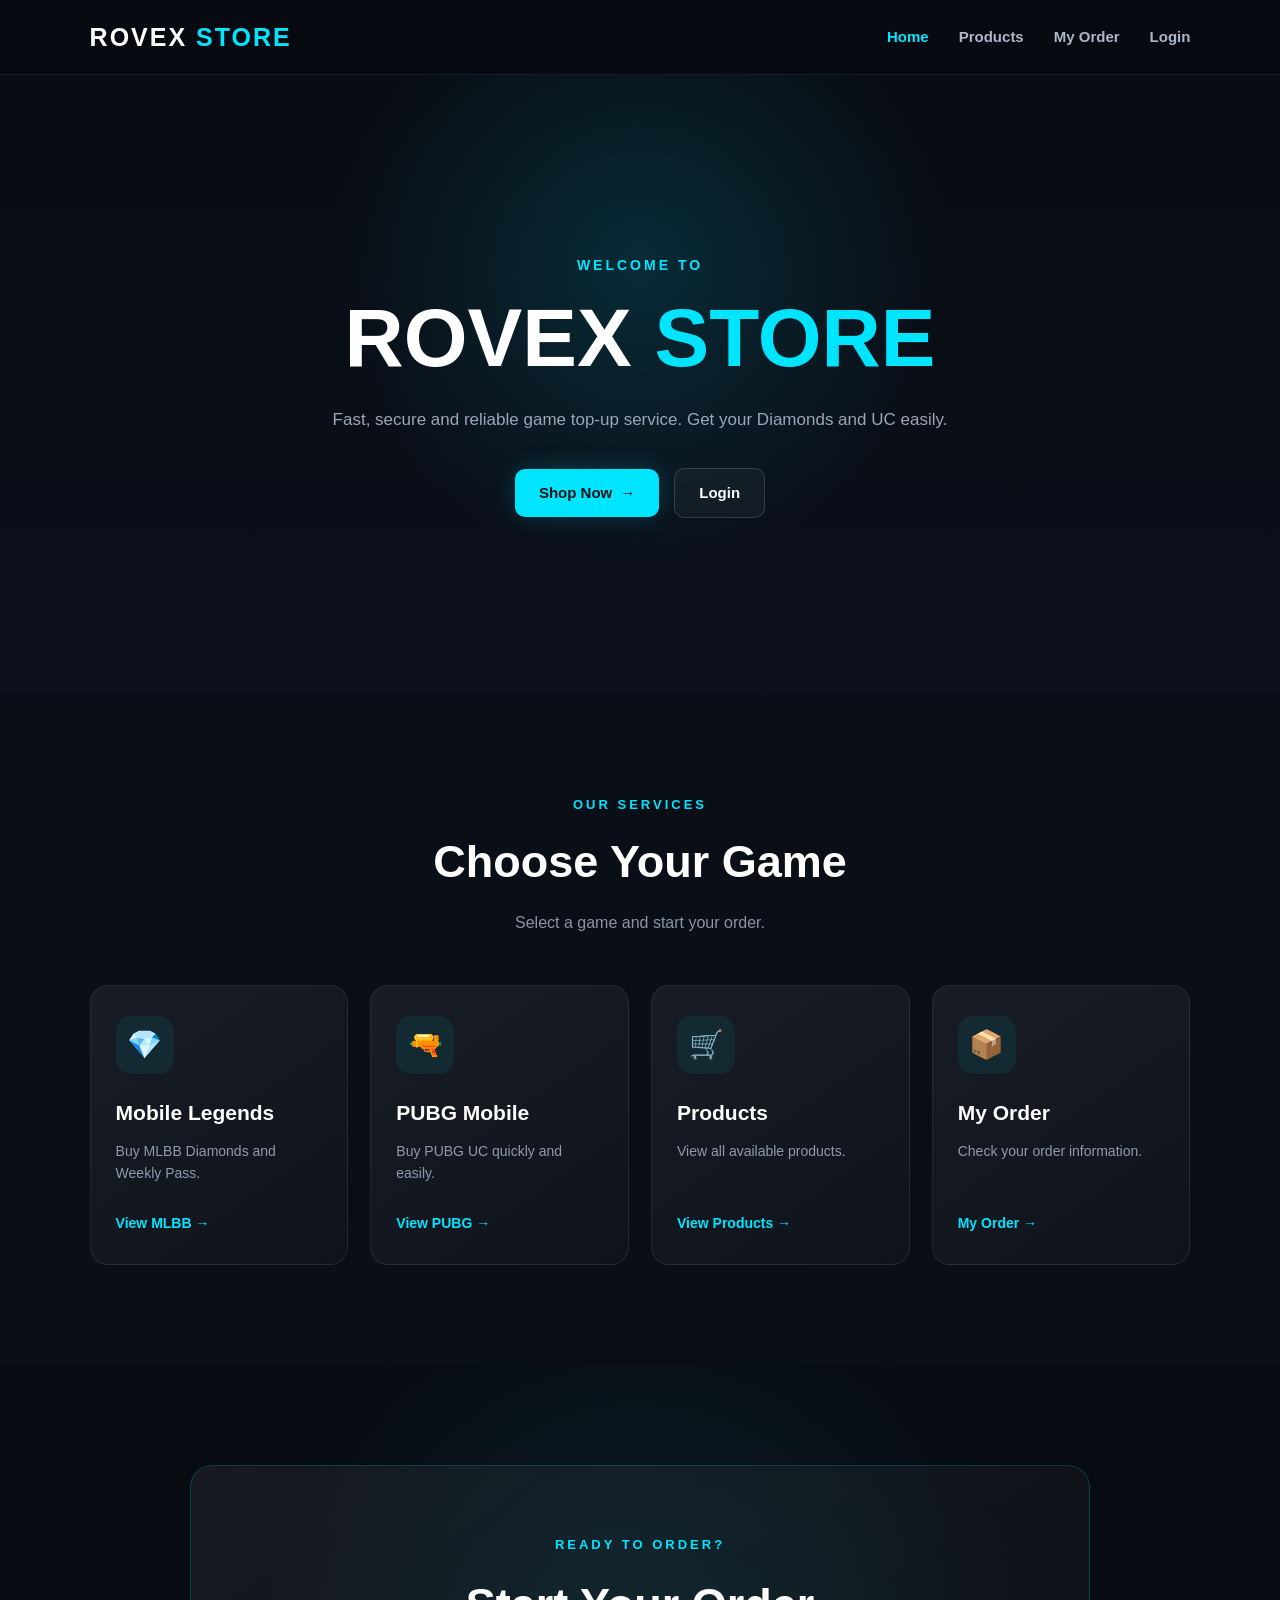
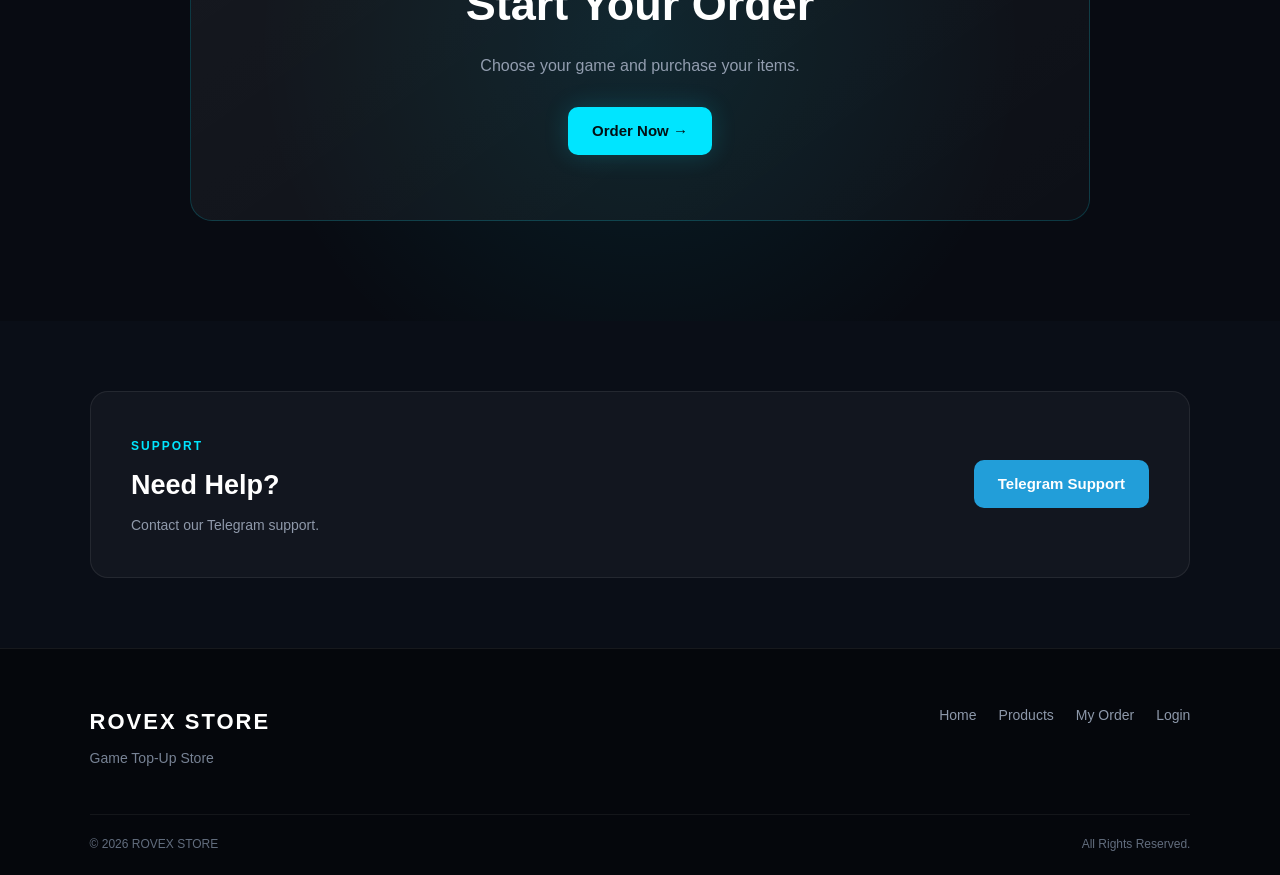
==== commit b713c142: "Update index.html" ====
--- a/index.html
+++ b/index.html
@@ -1,32 +1,15 @@
 <!DOCTYPE html>
 <html lang="en">
-
 <head>
-
     <meta charset="UTF-8">
-
-    <meta
-        name="viewport"
-        content="width=device-width, initial-scale=1.0"
-    >
-
-    <title>Rovex Store - Home</title>
-
-    <!-- GitHub Repository မှာ style.css က root folder ထဲမှာရှိတာကြောင့် -->
-    <link
-        rel="stylesheet"
-        href="style.css"
-    >
-
+    <meta name="viewport" content="width=device-width, initial-scale=1.0">
+
+    <title>ROVEX STORE</title>
+
+    <link rel="stylesheet" href="style.css">
 </head>
 
-
 <body>
-
-
-<!-- =====================================================
-     HEADER
-===================================================== -->
 
 <header class="site-header">
 
@@ -34,153 +17,80 @@
         ROVEX <span>STORE</span>
     </div>
 
-
     <nav class="navbar">
-
-        <a
-            href="index.html"
-            class="active"
-        >
-            Home
-        </a>
-
-
-        <a href="products.html">
-            Products
-        </a>
-
-
-        <a href="my-order.html">
-            My Order
-        </a>
-
-
-        <a href="login.html">
-            Login
-        </a>
-
+        <a href="index.html" class="active">Home</a>
+        <a href="products.html">Products</a>
+        <a href="my-order.html">My Order</a>
+        <a href="login.html">Login</a>
     </nav>
 
 </header>
 
 
-
-<!-- =====================================================
-     HERO
-===================================================== -->
-
 <section class="home-hero">
 
     <div class="hero-content">
 
         <span class="hero-small">
-            WELCOME TO ROVEX STORE
+            WELCOME TO
         </span>
 
-
         <h1>
-
-            Gaming &amp;
-
-            <span>
-                Digital
-            </span>
-
-            Store
-
+            ROVEX <span>STORE</span>
         </h1>
 
-
         <p>
-
-            Get gaming products, AI services and digital
-            products quickly and easily.
-
+            Fast, secure and reliable game top-up service.
+            Get your Diamonds and UC easily.
         </p>
 
-
         <div class="hero-buttons">
 
-            <a
-                href="products.html"
-                class="card-btn"
-            >
-
-                Explore Products
-
-                <span>
-                    →
-                </span>
-
-            </a>
-
-
-            <a
-                href="my-order.html"
-                class="secondary-btn"
-            >
-
-                My Order
-
-            </a>
-
-        </div>
-
-    </div>
-
-</section>
-
-
-
-<!-- =====================================================
-     PRODUCTS PREVIEW
-===================================================== -->
+            <a href="products.html" class="card-btn">
+                Shop Now <span>→</span>
+            </a>
+
+            <a href="login.html" class="secondary-btn">
+                Login
+            </a>
+
+        </div>
+
+    </div>
+
+</section>
+
 
 <section class="home-section">
 
     <div class="section-title">
 
-        <span>
-            ROVEX STORE
-        </span>
-
+        <span>OUR SERVICES</span>
 
         <h2>
-            Everything In One Place
+            Choose Your Game
         </h2>
 
-
         <p>
-            Choose what you need from our digital store.
+            Select a game and start your order.
         </p>
 
     </div>
 
 
-
     <div class="home-grid">
 
-
-        <!-- =================================================
-             MLBB
-        ================================================== -->
-
         <div class="home-card">
 
             <div class="home-icon">
                 💎
             </div>
 
-
-            <h3>
-                MLBB Diamonds
-            </h3>
-
-
-            <p>
-                Mobile Legends Diamonds and Weekly Pass.
-            </p>
-
+            <h3>Mobile Legends</h3>
+
+            <p>
+                Buy MLBB Diamonds and Weekly Pass.
+            </p>
 
             <a href="mlbb.html">
                 View MLBB →
@@ -189,27 +99,17 @@
         </div>
 
 
-
-        <!-- =================================================
-             PUBG
-        ================================================== -->
-
-        <div class="home-card">
-
-            <div class="home-icon">
-                🎯
-            </div>
-
-
-            <h3>
-                PUBG UC
-            </h3>
-
-
-            <p>
-                PUBG Mobile UC and special products.
-            </p>
-
+        <div class="home-card">
+
+            <div class="home-icon">
+                🔫
+            </div>
+
+            <h3>PUBG Mobile</h3>
+
+            <p>
+                Buy PUBG UC quickly and easily.
+            </p>
 
             <a href="pubg.html">
                 View PUBG →
@@ -218,351 +118,93 @@
         </div>
 
 
-
-        <!-- =================================================
-             CHATGPT
-        ================================================== -->
-
-        <div class="home-card">
-
-            <div class="home-icon">
-                🤖
-            </div>
-
-
-            <h3>
-                ChatGPT
-            </h3>
-
-
-            <p>
-                AI subscription and digital services.
-            </p>
-
-
-            <a href="checkout.html?product=chatgpt">
-                View Product →
-            </a>
-
-        </div>
-
-
-
-        <!-- =================================================
-             GEMINI
-        ================================================== -->
-
-        <div class="home-card">
-
-            <div class="home-icon">
-                ✨
-            </div>
-
-
-            <h3>
-                Gemini
-            </h3>
-
-
-            <p>
-                AI services and digital products.
-            </p>
-
-
-            <a href="checkout.html?product=gemini">
-                View Product →
-            </a>
-
-        </div>
-
-    </div>
-
-</section>
-
-
-
-<!-- =====================================================
-     HOW CAN WE HELP
-===================================================== -->
-
-<section class="help-section">
-
-
-    <div class="section-title">
-
-        <span>
-            ROVEX SUPPORT
-        </span>
-
+        <div class="home-card">
+
+            <div class="home-icon">
+                🛒
+            </div>
+
+            <h3>Products</h3>
+
+            <p>
+                View all available products.
+            </p>
+
+            <a href="products.html">
+                View Products →
+            </a>
+
+        </div>
+
+
+        <div class="home-card">
+
+            <div class="home-icon">
+                📦
+            </div>
+
+            <h3>My Order</h3>
+
+            <p>
+                Check your order information.
+            </p>
+
+            <a href="my-order.html">
+                My Order →
+            </a>
+
+        </div>
+
+    </div>
+
+</section>
+
+
+<section class="home-order">
+
+    <div class="order-box">
+
+        <span>READY TO ORDER?</span>
 
         <h2>
-            How Can We Help?
+            Start Your Order
         </h2>
 
-
         <p>
-            Everything you need for a simple and easy
-            shopping experience.
+            Choose your game and purchase your items.
         </p>
 
-    </div>
-
-
-
-    <div class="help-grid">
-
-
-        <!-- =================================================
-             FAST SERVICE
-        ================================================== -->
-
-        <div class="help-card">
-
-            <div class="help-icon">
-                ⚡
-            </div>
-
-
-            <h3>
-                Fast Service
-            </h3>
-
-
-            <p>
-                Quick processing for your digital product
-                orders.
-            </p>
-
-        </div>
-
-
-
-        <!-- =================================================
-             DIGITAL PRODUCTS
-        ================================================== -->
-
-        <div class="help-card">
-
-            <div class="help-icon">
-                📦
-            </div>
-
-
-            <h3>
-                Digital Products
-            </h3>
-
-
-            <p>
-                Gaming products, AI services and digital
-                products in one place.
-            </p>
-
-        </div>
-
-
-
-        <!-- =================================================
-             MY ORDER
-        ================================================== -->
-
-        <div class="help-card">
-
-            <div class="help-icon">
-                📋
-            </div>
-
-
-            <h3>
-                My Order
-            </h3>
-
-
-            <p>
-                Check your order information and order status.
-            </p>
-
-
-            <a
-                href="my-order.html"
-                class="secondary-btn"
-                style="margin-top: 15px;"
-            >
-                View My Order
-            </a>
-
-        </div>
-
-
-
-        <!-- =================================================
-             SUPPORT
-        ================================================== -->
-
-        <div class="help-card">
-
-            <div class="help-icon">
-                💬
-            </div>
-
-
-            <h3>
-                Support
-            </h3>
-
-
-            <p>
-                Need help with your order? Contact our
-                Telegram support.
-            </p>
-
-
-            <a
-                href="https://t.me/Sr_Law_1"
-                class="telegram-btn"
-                target="_blank"
-                rel="noopener noreferrer"
-                style="margin-top: 15px;"
-            >
-                Contact Support
-            </a>
-
-        </div>
-
-    </div>
-
-</section>
-
-
-
-<!-- =====================================================
-     QUICK LINKS
-===================================================== -->
-
-<section class="quick-links-section">
-
-
-    <div class="section-title">
-
-        <span>
-            QUICK ACCESS
-        </span>
-
-
-        <h2>
-            Quick Links
-        </h2>
-
-
-        <p>
-            Quickly access the pages you need.
-        </p>
-
-    </div>
-
-
-
-    <div class="quick-links">
-
-
-        <a href="index.html">
-            🏠 Home
+        <a href="products.html" class="card-btn">
+            Order Now →
         </a>
 
-
-        <a href="products.html">
-            🛍️ Products
-        </a>
-
-
-        <a href="my-order.html">
-            📋 My Order
-        </a>
-
-
-        <a href="login.html">
-            🔐 Login
-        </a>
-
-    </div>
-
-</section>
-
-
-
-<!-- =====================================================
-     ORDER SECTION
-===================================================== -->
-
-<section class="home-order">
-
-
-    <div class="order-box">
-
-        <span>
-            READY TO ORDER?
-        </span>
-
-
-        <h2>
-            Find Your Product
-        </h2>
-
-
-        <p>
-            Browse Rovex Store and choose the product
-            you need.
-        </p>
-
-
-        <a
-            href="products.html"
-            class="card-btn"
-        >
-            Browse Products →
-        </a>
-
-    </div>
-
-</section>
-
-
-
-<!-- =====================================================
-     TELEGRAM SUPPORT
-===================================================== -->
+    </div>
+
+</section>
+
 
 <section class="home-support">
 
-
     <div class="support-box">
 
-
         <div>
 
-            <span>
-                NEED HELP?
-            </span>
-
+            <span>SUPPORT</span>
 
             <h2>
-                Contact Rovex Support
+                Need Help?
             </h2>
 
-
-            <p>
-                If you have any questions about your order,
-                contact us through Telegram.
-            </p>
-
-        </div>
-
+            <p>
+                Contact our Telegram support.
+            </p>
+
+        </div>
 
         <a
             href="https://t.me/Sr_Law_1"
+            target="_blank"
             class="telegram-btn"
-            target="_blank"
-            rel="noopener noreferrer"
         >
             Telegram Support
         </a>
@@ -572,16 +214,9 @@
 </section>
 
 
-
-<!-- =====================================================
-     FOOTER
-===================================================== -->
-
 <footer>
 
-
     <div class="footer-content">
-
 
         <div class="footer-brand">
 
@@ -589,77 +224,38 @@
                 ROVEX STORE
             </h3>
 
-
-            <p>
-                Gaming &amp; Digital Services
-            </p>
-
-        </div>
-
+            <p>
+                Game Top-Up Store
+            </p>
+
+        </div>
 
 
         <div class="footer-links">
 
-
-            <a href="index.html">
-                Home
-            </a>
-
-
-            <a href="products.html">
-                Products
-            </a>
-
-
-            <a href="my-order.html">
-                My Order
-            </a>
-
-
-            <a href="login.html">
-                Login
-            </a>
-
-
-            <a
-                href="https://t.me/Sr_Law_1"
-                target="_blank"
-                rel="noopener noreferrer"
-            >
-                Telegram
-            </a>
-
-        </div>
-
-    </div>
-
+            <a href="index.html">Home</a>
+            <a href="products.html">Products</a>
+            <a href="my-order.html">My Order</a>
+            <a href="login.html">Login</a>
+
+        </div>
+
+    </div>
 
 
     <div class="footer-bottom">
 
-
-        <p>
-            © 2026 Rovex Store. All rights reserved.
-        </p>
-
-
-        <p>
-            @Sr_Law_1
-        </p>
+        <span>
+            © 2026 ROVEX STORE
+        </span>
+
+        <span>
+            All Rights Reserved.
+        </span>
 
     </div>
 
 </footer>
 
-
-
-<!-- =====================================================
-     JAVASCRIPT
-===================================================== -->
-
-<script src="app.js"></script>
-
-
 </body>
-
 </html>
--- a/style.css
+++ b/style.css
@@ -1,12 +1,6 @@
-/* =========================================================
-   ROVEX STORE
-   MAIN STYLE SHEET
-========================================================= */
-
-
-/* =========================================================
-   RESET
-========================================================= */
+/* =====================================================
+   ROVEX STORE - MAIN STYLE
+===================================================== */
 
 * {
     margin: 0;
@@ -20,62 +14,215 @@
 
 body {
     font-family: Arial, Helvetica, sans-serif;
-    background: #07111f;
+    background: #080b12;
     color: #ffffff;
     line-height: 1.6;
-    min-height: 100vh;
+    overflow-x: hidden;
 }
 
 a {
+    color: inherit;
     text-decoration: none;
-    color: inherit;
 }
 
 button,
-input,
-select,
-textarea {
-    font-family: inherit;
-}
-
-img {
-    max-width: 100%;
-    display: block;
-}
-
-
-/* =========================================================
-   VARIABLES
-========================================================= */
-
-:root {
-    --bg: #07111f;
-    --bg-soft: #0b1728;
-    --card: #0d1d31;
-    --card-hover: #112640;
-    --border: rgba(0, 217, 255, 0.15);
-    --cyan: #00d9ff;
-    --cyan-dark: #00a8c7;
-    --blue: #1769ff;
-    --green: #20d47b;
-    --yellow: #ffc107;
-    --red: #ff4d67;
-    --text: #ffffff;
-    --text-soft: #a9b8ca;
-    --shadow: 0 15px 45px rgba(0, 0, 0, 0.28);
-    --radius: 18px;
-    --max-width: 1200px;
-}
-
-
-/* =========================================================
-   COMMON
-========================================================= */
-
-.container {
-    width: min(92%, var(--max-width));
-    margin: 0 auto;
-}
+a {
+    -webkit-tap-highlight-color: transparent;
+}
+
+
+/* =====================================================
+   HEADER
+===================================================== */
+
+.site-header {
+    width: 100%;
+    min-height: 75px;
+    padding: 0 7%;
+    display: flex;
+    align-items: center;
+    justify-content: space-between;
+
+    background: rgba(8, 11, 18, 0.95);
+    border-bottom: 1px solid rgba(255, 255, 255, 0.08);
+
+    position: sticky;
+    top: 0;
+    z-index: 1000;
+
+    backdrop-filter: blur(15px);
+}
+
+.logo {
+    font-size: 25px;
+    font-weight: 900;
+    letter-spacing: 2px;
+}
+
+.logo span {
+    color: #00e5ff;
+}
+
+.navbar {
+    display: flex;
+    align-items: center;
+    gap: 30px;
+}
+
+.navbar a {
+    color: #aeb7c7;
+    font-size: 15px;
+    font-weight: 600;
+    transition: 0.3s ease;
+}
+
+.navbar a:hover,
+.navbar a.active {
+    color: #00e5ff;
+}
+
+
+/* =====================================================
+   HERO
+===================================================== */
+
+.home-hero {
+    min-height: 620px;
+    padding: 100px 7%;
+
+    display: flex;
+    align-items: center;
+    justify-content: center;
+
+    text-align: center;
+
+    background:
+        radial-gradient(
+            circle at 50% 30%,
+            rgba(0, 229, 255, 0.14),
+            transparent 40%
+        ),
+        linear-gradient(
+            180deg,
+            #080b12 0%,
+            #0b101b 100%
+        );
+
+    position: relative;
+}
+
+.hero-content {
+    width: 100%;
+    max-width: 900px;
+}
+
+.hero-small {
+    display: inline-block;
+
+    color: #00e5ff;
+    font-size: 14px;
+    font-weight: 800;
+    letter-spacing: 3px;
+
+    margin-bottom: 18px;
+}
+
+.hero-content h1 {
+    font-size: clamp(45px, 7vw, 82px);
+    line-height: 1.05;
+    font-weight: 900;
+
+    margin-bottom: 25px;
+}
+
+.hero-content h1 span {
+    color: #00e5ff;
+}
+
+.hero-content p {
+    max-width: 650px;
+    margin: 0 auto 35px;
+
+    color: #9ba6b8;
+    font-size: 17px;
+}
+
+.hero-buttons {
+    display: flex;
+    justify-content: center;
+    align-items: center;
+    gap: 15px;
+    flex-wrap: wrap;
+}
+
+
+/* =====================================================
+   BUTTONS
+===================================================== */
+
+.card-btn,
+.secondary-btn,
+.telegram-btn {
+    display: inline-flex;
+    align-items: center;
+    justify-content: center;
+
+    min-height: 48px;
+    padding: 12px 24px;
+
+    border-radius: 10px;
+
+    font-size: 15px;
+    font-weight: 800;
+
+    transition: 0.3s ease;
+    cursor: pointer;
+}
+
+.card-btn {
+    background: #00e5ff;
+    color: #031014;
+
+    box-shadow:
+        0 0 25px rgba(0, 229, 255, 0.18);
+}
+
+.card-btn span {
+    margin-left: 8px;
+}
+
+.card-btn:hover {
+    transform: translateY(-3px);
+    box-shadow:
+        0 8px 30px rgba(0, 229, 255, 0.3);
+}
+
+.secondary-btn {
+    border: 1px solid rgba(255, 255, 255, 0.14);
+    background: rgba(255, 255, 255, 0.04);
+    color: #ffffff;
+}
+
+.secondary-btn:hover {
+    border-color: #00e5ff;
+    color: #00e5ff;
+    transform: translateY(-3px);
+}
+
+.telegram-btn {
+    background: #229ed9;
+    color: #ffffff;
+}
+
+.telegram-btn:hover {
+    transform: translateY(-3px);
+    filter: brightness(1.1);
+}
+
+
+/* =====================================================
+   SECTION TITLE
+===================================================== */
 
 .section-title {
     text-align: center;
@@ -84,2051 +231,553 @@
 }
 
 .section-title > span {
-    display: inline-block;
-    color: var(--cyan);
+    display: block;
+
+    color: #00e5ff;
     font-size: 13px;
     font-weight: 800;
-    letter-spacing: 2px;
+    letter-spacing: 3px;
+
     margin-bottom: 10px;
 }
 
 .section-title h2 {
-    font-size: 38px;
-    line-height: 1.2;
-    margin-bottom: 15px;
+    font-size: clamp(30px, 5vw, 45px);
+    font-weight: 900;
+
+    margin-bottom: 12px;
 }
 
 .section-title p {
-    color: var(--text-soft);
+    color: #8994a7;
     font-size: 16px;
 }
 
 
-/* =========================================================
-   HEADER
-========================================================= */
-
-.site-header {
-    width: 100%;
-    min-height: 76px;
-    padding: 0 5%;
+/* =====================================================
+   HOME SECTION
+===================================================== */
+
+.home-section {
+    padding: 100px 7%;
+    background: #0a0e17;
+}
+
+.home-grid {
+    max-width: 1200px;
+    margin: auto;
+
+    display: grid;
+    grid-template-columns: repeat(4, 1fr);
+    gap: 22px;
+}
+
+.home-card {
+    padding: 30px 25px;
+    min-height: 280px;
+
+    background:
+        linear-gradient(
+            145deg,
+            rgba(255, 255, 255, 0.06),
+            rgba(255, 255, 255, 0.025)
+        );
+
+    border: 1px solid rgba(255, 255, 255, 0.08);
+    border-radius: 18px;
+
+    transition: 0.35s ease;
+
+    display: flex;
+    flex-direction: column;
+    align-items: flex-start;
+}
+
+.home-card:hover {
+    transform: translateY(-8px);
+
+    border-color: rgba(0, 229, 255, 0.45);
+
+    box-shadow:
+        0 15px 50px rgba(0, 0, 0, 0.35),
+        0 0 25px rgba(0, 229, 255, 0.08);
+}
+
+.home-icon {
+    width: 58px;
+    height: 58px;
+
+    display: flex;
+    align-items: center;
+    justify-content: center;
+
+    border-radius: 15px;
+
+    background: rgba(0, 229, 255, 0.08);
+
+    font-size: 28px;
+
+    margin-bottom: 22px;
+}
+
+.home-card h3 {
+    font-size: 21px;
+    margin-bottom: 10px;
+}
+
+.home-card p {
+    color: #8f9bad;
+    font-size: 14px;
+
+    margin-bottom: 20px;
+}
+
+.home-card a {
+    margin-top: auto;
+
+    color: #00e5ff;
+    font-size: 14px;
+    font-weight: 800;
+
+    transition: 0.3s ease;
+}
+
+.home-card a:hover {
+    letter-spacing: 0.5px;
+}
+
+
+/* =====================================================
+   HELP SECTION
+===================================================== */
+
+.help-section {
+    padding: 100px 7%;
+    background: #080b12;
+}
+
+.help-grid {
+    max-width: 1200px;
+    margin: auto;
+
+    display: grid;
+    grid-template-columns: repeat(4, 1fr);
+    gap: 22px;
+}
+
+.help-card {
+    padding: 30px 25px;
+
+    min-height: 270px;
+
+    background: rgba(255, 255, 255, 0.035);
+
+    border: 1px solid rgba(255, 255, 255, 0.07);
+    border-radius: 18px;
+
+    transition: 0.3s ease;
+}
+
+.help-card:hover {
+    transform: translateY(-6px);
+    border-color: rgba(0, 229, 255, 0.35);
+}
+
+.help-icon {
+    font-size: 32px;
+    margin-bottom: 20px;
+}
+
+.help-card h3 {
+    font-size: 20px;
+    margin-bottom: 10px;
+}
+
+.help-card p {
+    color: #8e99ab;
+    font-size: 14px;
+    margin-bottom: 10px;
+}
+
+
+/* =====================================================
+   QUICK LINKS
+===================================================== */
+
+.quick-links-section {
+    padding: 100px 7%;
+    background: #0a0e17;
+}
+
+.quick-links {
+    max-width: 900px;
+    margin: auto;
+
+    display: grid;
+    grid-template-columns: repeat(4, 1fr);
+    gap: 15px;
+}
+
+.quick-links a {
+    min-height: 65px;
+
+    display: flex;
+    align-items: center;
+    justify-content: center;
+
+    background: rgba(255, 255, 255, 0.04);
+
+    border: 1px solid rgba(255, 255, 255, 0.08);
+    border-radius: 12px;
+
+    color: #dce3ee;
+
+    font-weight: 700;
+
+    transition: 0.3s ease;
+}
+
+.quick-links a:hover {
+    color: #00e5ff;
+    border-color: #00e5ff;
+
+    transform: translateY(-4px);
+}
+
+
+/* =====================================================
+   ORDER SECTION
+===================================================== */
+
+.home-order {
+    padding: 100px 7%;
+
+    background:
+        radial-gradient(
+            circle at center,
+            rgba(0, 229, 255, 0.09),
+            transparent 55%
+        ),
+        #080b12;
+}
+
+.order-box {
+    max-width: 900px;
+    margin: auto;
+
+    padding: 65px 30px;
+
+    text-align: center;
+
+    border-radius: 22px;
+
+    background:
+        linear-gradient(
+            145deg,
+            rgba(255, 255, 255, 0.06),
+            rgba(255, 255, 255, 0.025)
+        );
+
+    border: 1px solid rgba(0, 229, 255, 0.18);
+}
+
+.order-box > span {
+    color: #00e5ff;
+
+    font-size: 13px;
+    font-weight: 800;
+    letter-spacing: 3px;
+}
+
+.order-box h2 {
+    font-size: clamp(30px, 5vw, 45px);
+    margin: 12px 0;
+}
+
+.order-box p {
+    color: #929daf;
+    margin-bottom: 28px;
+}
+
+
+/* =====================================================
+   TELEGRAM SUPPORT
+===================================================== */
+
+.home-support {
+    padding: 70px 7%;
+    background: #0a0e17;
+}
+
+.support-box {
+    max-width: 1100px;
+    margin: auto;
+
+    padding: 40px;
+
     display: flex;
     align-items: center;
     justify-content: space-between;
     gap: 30px;
-    position: sticky;
-    top: 0;
-    z-index: 1000;
-    background: rgba(7, 17, 31, 0.94);
-    border-bottom: 1px solid var(--border);
-    backdrop-filter: blur(15px);
-}
-
-.logo {
-    font-size: 24px;
-    font-weight: 900;
-    letter-spacing: 1px;
-    white-space: nowrap;
-}
-
-.logo span {
-    color: var(--cyan);
-}
-
-.navbar {
-    display: flex;
-    align-items: center;
-    gap: 8px;
-}
-
-.navbar a {
-    color: var(--text-soft);
-    padding: 10px 15px;
-    border-radius: 10px;
+
+    border-radius: 18px;
+
+    background: rgba(255, 255, 255, 0.035);
+    border: 1px solid rgba(255, 255, 255, 0.08);
+}
+
+.support-box span {
+    color: #00e5ff;
+
+    font-size: 12px;
+    font-weight: 800;
+    letter-spacing: 2px;
+}
+
+.support-box h2 {
+    margin: 7px 0;
+    font-size: 27px;
+}
+
+.support-box p {
+    color: #8f99aa;
     font-size: 14px;
-    font-weight: 700;
-    transition: 0.25s ease;
-}
-
-.navbar a:hover,
-.navbar a.active {
-    color: #ffffff;
-    background: rgba(0, 217, 255, 0.1);
-}
-
-.navbar a.active {
-    box-shadow: inset 0 -2px 0 var(--cyan);
-}
-
-
-/* =========================================================
-   BUTTONS
-========================================================= */
-
-.card-btn,
-.secondary-btn,
-.telegram-btn,
-.primary-btn,
-.danger-btn,
-.success-btn {
-    border: none;
-    cursor: pointer;
-    display: inline-flex;
-    align-items: center;
-    justify-content: center;
-    gap: 9px;
-    min-height: 46px;
-    padding: 0 20px;
-    border-radius: 11px;
-    font-size: 14px;
-    font-weight: 800;
-    transition: 0.25s ease;
-}
-
-.card-btn,
-.primary-btn {
-    color: #00131a;
-    background: var(--cyan);
-}
-
-.card-btn:hover,
-.primary-btn:hover {
-    transform: translateY(-2px);
-    background: #3ee2ff;
-    box-shadow: 0 10px 25px rgba(0, 217, 255, 0.18);
-}
-
-.secondary-btn {
-    color: #ffffff;
-    border: 1px solid var(--border);
-    background: rgba(255, 255, 255, 0.04);
-}
-
-.secondary-btn:hover {
-    background: rgba(0, 217, 255, 0.1);
-    border-color: rgba(0, 217, 255, 0.35);
-}
-
-.telegram-btn {
-    color: #ffffff;
-    background: #168cff;
-}
-
-.telegram-btn:hover {
-    transform: translateY(-2px);
-    box-shadow: 0 10px 25px rgba(22, 140, 255, 0.2);
-}
-
-.success-btn {
-    color: #ffffff;
-    background: var(--green);
-}
-
-.danger-btn {
-    color: #ffffff;
-    background: var(--red);
-}
-
-
-/* =========================================================
-   HOME HERO
-========================================================= */
-
-.home-hero {
-    min-height: 610px;
-    display: flex;
-    align-items: center;
-    position: relative;
-    overflow: hidden;
-    padding: 90px 5%;
-    background:
-        radial-gradient(circle at 15% 30%, rgba(0, 217, 255, 0.14), transparent 32%),
-        radial-gradient(circle at 85% 70%, rgba(23, 105, 255, 0.14), transparent 35%),
-        var(--bg);
-}
-
-.home-hero::before {
-    content: "";
-    position: absolute;
-    width: 420px;
-    height: 420px;
-    border: 1px solid rgba(0, 217, 255, 0.08);
-    border-radius: 50%;
-    right: -130px;
-    top: -130px;
-}
-
-.hero-content {
-    width: min(100%, 850px);
-    margin: 0 auto;
-    text-align: center;
-    position: relative;
-    z-index: 2;
-}
-
-.hero-small {
-    color: var(--cyan);
-    font-size: 13px;
-    font-weight: 900;
-    letter-spacing: 3px;
-}
-
-.hero-content h1 {
-    font-size: clamp(48px, 8vw, 88px);
-    line-height: 1;
-    margin: 22px 0;
-    font-weight: 900;
-}
-
-.hero-content h1 span {
-    color: var(--cyan);
-}
-
-.hero-content p {
-    color: var(--text-soft);
-    max-width: 680px;
-    margin: 0 auto;
-    font-size: 18px;
-}
-
-.hero-buttons {
-    display: flex;
-    justify-content: center;
-    flex-wrap: wrap;
-    gap: 14px;
-    margin-top: 35px;
-}
-
-
-/* =========================================================
-   HOME PRODUCTS
-========================================================= */
-
-.home-section {
-    padding: 100px 5%;
-    background: var(--bg-soft);
-}
-
-.home-grid {
-    width: min(100%, var(--max-width));
-    margin: 0 auto;
-    display: grid;
-    grid-template-columns: repeat(4, 1fr);
-    gap: 20px;
-}
-
-.home-card {
-    padding: 30px;
-    border: 1px solid var(--border);
-    border-radius: var(--radius);
-    background: var(--card);
-    box-shadow: var(--shadow);
-    transition: 0.3s ease;
-}
-
-.home-card:hover {
-    transform: translateY(-7px);
-    background: var(--card-hover);
-    border-color: rgba(0, 217, 255, 0.3);
-}
-
-.home-icon {
-    width: 62px;
-    height: 62px;
-    display: flex;
-    align-items: center;
-    justify-content: center;
-    border-radius: 16px;
-    background: rgba(0, 217, 255, 0.08);
-    font-size: 29px;
-    margin-bottom: 22px;
-}
-
-.home-card h3 {
-    font-size: 20px;
-    margin-bottom: 10px;
-}
-
-.home-card p {
-    color: var(--text-soft);
-    font-size: 14px;
-    min-height: 68px;
-    margin-bottom: 20px;
-}
-
-.home-card a {
-    color: var(--cyan);
-    font-size: 14px;
-    font-weight: 800;
-}
-
-
-/* =========================================================
-   HOW CAN WE HELP
-========================================================= */
-
-.help-section {
-    padding: 100px 5%;
-    background: var(--bg);
-}
-
-.help-grid {
-    width: min(100%, var(--max-width));
-    margin: 0 auto;
-    display: grid;
-    grid-template-columns: repeat(4, 1fr);
-    gap: 20px;
-}
-
-.help-card {
-    padding: 30px 25px;
-    text-align: center;
-    background: var(--card);
-    border: 1px solid var(--border);
-    border-radius: var(--radius);
-    transition: 0.3s ease;
-}
-
-.help-card:hover {
-    transform: translateY(-5px);
-    border-color: rgba(0, 217, 255, 0.3);
-}
-
-.help-icon {
-    width: 60px;
-    height: 60px;
-    margin: 0 auto 20px;
-    border-radius: 50%;
-    display: flex;
-    align-items: center;
-    justify-content: center;
-    background: rgba(0, 217, 255, 0.1);
-    font-size: 27px;
-}
-
-.help-card h3 {
-    margin-bottom: 10px;
-}
-
-.help-card p {
-    color: var(--text-soft);
-    font-size: 14px;
-}
-
-
-/* =========================================================
-   QUICK LINKS
-========================================================= */
-
-.quick-links-section {
-    padding: 80px 5%;
-    background: var(--bg-soft);
-}
-
-.quick-links {
-    width: min(100%, 850px);
-    margin: 0 auto;
-    display: grid;
-    grid-template-columns: repeat(4, 1fr);
-    gap: 15px;
-}
-
-.quick-links a {
-    min-height: 60px;
-    display: flex;
-    align-items: center;
-    justify-content: center;
-    border-radius: 12px;
-    border: 1px solid var(--border);
-    background: var(--card);
-    color: var(--text-soft);
-    font-weight: 800;
-    transition: 0.25s ease;
-}
-
-.quick-links a:hover {
-    color: var(--cyan);
-    border-color: rgba(0, 217, 255, 0.35);
-    transform: translateY(-3px);
-}
-
-
-/* =========================================================
-   HOME ORDER
-========================================================= */
-
-.home-order {
-    padding: 90px 5%;
-    background: var(--bg);
-}
-
-.order-box {
-    width: min(100%, 900px);
-    margin: 0 auto;
-    padding: 55px 40px;
-    text-align: center;
-    border: 1px solid var(--border);
-    border-radius: 24px;
-    background:
-        radial-gradient(circle at 50% 0%, rgba(0, 217, 255, 0.1), transparent 45%),
-        var(--card);
-}
-
-.order-box > span {
-    color: var(--cyan);
-    font-size: 12px;
-    font-weight: 900;
-    letter-spacing: 2px;
-}
-
-.order-box h2 {
-    font-size: 38px;
-    margin: 12px 0;
-}
-
-.order-box p {
-    color: var(--text-soft);
-    margin-bottom: 25px;
-}
-
-
-/* =========================================================
-   HOME SUPPORT
-========================================================= */
-
-.home-support {
-    padding: 80px 5%;
-    background: var(--bg-soft);
-}
-
-.support-box {
-    width: min(100%, var(--max-width));
-    margin: 0 auto;
-    padding: 40px;
-    display: flex;
-    align-items: center;
-    justify-content: space-between;
-    gap: 30px;
-    border: 1px solid var(--border);
-    border-radius: 20px;
-    background: var(--card);
-}
-
-.support-box span {
-    color: var(--cyan);
-    font-size: 12px;
-    font-weight: 900;
-    letter-spacing: 2px;
-}
-
-.support-box h2 {
-    margin: 8px 0;
-}
-
-.support-box p {
-    color: var(--text-soft);
-}
-
-
-/* =========================================================
-   PRODUCTS PAGE
-========================================================= */
-
-.products-hero {
-    min-height: 390px;
-    padding: 80px 5%;
-    display: flex;
-    align-items: center;
-    justify-content: center;
-    position: relative;
-    background:
-        radial-gradient(circle at 50% 0%, rgba(0, 217, 255, 0.13), transparent 45%),
-        var(--bg);
-}
-
-.products {
-    padding: 100px 5%;
-    background: var(--bg-soft);
-}
-
-.product-container {
-    width: min(100%, var(--max-width));
-    margin: 0 auto;
-    display: grid;
-    grid-template-columns: repeat(4, 1fr);
-    gap: 22px;
-}
-
-.card {
-    padding: 28px;
-    background: var(--card);
-    border: 1px solid var(--border);
-    border-radius: var(--radius);
-    box-shadow: var(--shadow);
-    transition: 0.3s ease;
-}
-
-.card:hover {
-    transform: translateY(-7px);
-    border-color: rgba(0, 217, 255, 0.3);
-    background: var(--card-hover);
-}
-
-.card-top {
-    display: flex;
-    align-items: center;
-    justify-content: space-between;
-    margin-bottom: 25px;
-}
-
-.icon {
-    width: 62px;
-    height: 62px;
-    display: flex;
-    align-items: center;
-    justify-content: center;
-    background: rgba(0, 217, 255, 0.08);
-    border-radius: 16px;
-    font-size: 29px;
-}
-
-.product-tag {
-    padding: 6px 9px;
-    border-radius: 7px;
-    color: var(--cyan);
-    background: rgba(0, 217, 255, 0.08);
-    font-size: 10px;
-    font-weight: 900;
-    letter-spacing: 1px;
-}
-
-.card h3 {
-    font-size: 20px;
-    margin-bottom: 8px;
-}
-
-.card p {
-    min-height: 50px;
-    color: var(--text-soft);
-    font-size: 14px;
-    margin-bottom: 20px;
-}
-
-.card .card-btn {
-    width: 100%;
-}
-
-
-/* =========================================================
-   PRODUCT PACKAGE PAGES
-========================================================= */
-
-.mlbb-products {
-    padding: 100px 5%;
-    background: var(--bg-soft);
-}
-
-.mlbb-grid {
-    width: min(100%, var(--max-width));
-    margin: 0 auto;
-    display: grid;
-    grid-template-columns: repeat(4, 1fr);
-    gap: 18px;
-}
-
-.mlbb-card {
-    padding: 25px;
-    text-align: center;
-    background: var(--card);
-    border: 1px solid var(--border);
-    border-radius: 16px;
-    transition: 0.25s ease;
-}
-
-.mlbb-card:hover {
-    transform: translateY(-5px);
-    border-color: rgba(0, 217, 255, 0.3);
-}
-
-.mlbb-card-icon {
-    font-size: 30px;
-    margin-bottom: 12px;
-}
-
-.mlbb-card h3 {
-    font-size: 18px;
-    margin-bottom: 8px;
-}
-
-.mlbb-card p {
-    color: var(--text-soft);
-    font-size: 14px;
-    margin-bottom: 17px;
-}
-
-.small-buy-btn {
-    width: 100%;
-    min-height: 42px;
-    border: none;
-    border-radius: 9px;
-    background: var(--cyan);
-    color: #00131a;
-    font-size: 13px;
-    font-weight: 900;
-    cursor: pointer;
-    transition: 0.25s ease;
-}
-
-.small-buy-btn:hover {
-    background: #3ee2ff;
-    transform: translateY(-2px);
-}
-
-
-/* =========================================================
-   SPECIAL PRODUCT
-========================================================= */
-
-.special-product {
-    border-color: rgba(255, 193, 7, 0.2);
-}
-
-.special-product .product-tag {
-    color: var(--yellow);
-    background: rgba(255, 193, 7, 0.08);
-}
-
-
-/* =========================================================
-   FAQ
-========================================================= */
-
-.faq-section {
-    padding: 100px 5%;
-    background: var(--bg);
-}
-
-.faq-container {
-    width: min(100%, 850px);
-    margin: 0 auto;
-}
-
-.faq-item {
-    margin-bottom: 13px;
-    padding: 0;
-    overflow: hidden;
-    border: 1px solid var(--border);
-    border-radius: 13px;
-    background: var(--card);
-}
-
-.faq-item summary {
-    padding: 20px 22px;
-    cursor: pointer;
-    font-weight: 800;
-    list-style: none;
-}
-
-.faq-item summary::-webkit-details-marker {
-    display: none;
-}
-
-.faq-item summary::after {
-    content: "+";
-    float: right;
-    color: var(--cyan);
-    font-size: 20px;
-}
-
-.faq-item[open] summary::after {
-    content: "−";
-}
-
-.faq-item p,
-.faq-item a {
-    display: block;
-    padding: 0 22px 20px;
-}
-
-.faq-item p {
-    color: var(--text-soft);
-}
-
-.faq-item a {
-    color: var(--cyan);
-    font-weight: 800;
-}
-
-
-/* =========================================================
-   TELEGRAM BANNER
-========================================================= */
-
-.telegram-banner {
-    padding: 70px 5%;
-    background: var(--bg-soft);
-}
-
-.telegram-content {
-    width: min(100%, var(--max-width));
-    margin: 0 auto;
-    padding: 35px;
-    display: flex;
-    align-items: center;
-    gap: 25px;
-    border: 1px solid rgba(22, 140, 255, 0.2);
-    border-radius: 20px;
-    background: rgba(22, 140, 255, 0.06);
-}
-
-.telegram-icon {
-    width: 65px;
-    height: 65px;
-    flex-shrink: 0;
-    display: flex;
-    align-items: center;
-    justify-content: center;
-    border-radius: 50%;
-    background: rgba(22, 140, 255, 0.12);
-    font-size: 28px;
-}
-
-.telegram-text {
-    flex: 1;
-}
-
-.telegram-text span {
-    color: #4fa8ff;
-    font-size: 12px;
-    font-weight: 900;
-    letter-spacing: 2px;
-}
-
-.telegram-text h2 {
-    margin: 5px 0;
-}
-
-.telegram-text p {
-    color: var(--text-soft);
-}
-
-
-/* =========================================================
-   MY ORDER
-========================================================= */
-
-.orders-page {
-    padding: 90px 5%;
-    min-height: 650px;
-    background: var(--bg-soft);
-}
-
-.orders-container {
-    width: min(100%, 1000px);
-    margin: 0 auto;
-}
-
-.order-list {
-    display: flex;
-    flex-direction: column;
-    gap: 18px;
-}
-
-.order-card {
-    padding: 25px;
-    border: 1px solid var(--border);
-    border-radius: 17px;
-    background: var(--card);
-}
-
-.order-header {
-    display: flex;
-    align-items: center;
-    justify-content: space-between;
-    gap: 15px;
-    margin-bottom: 20px;
-}
-
-.order-id {
-    color: var(--cyan);
-    font-weight: 900;
-}
-
-.order-status {
-    padding: 6px 11px;
-    border-radius: 8px;
-    font-size: 11px;
-    font-weight: 900;
-}
-
-.status-pending {
-    color: var(--yellow);
-    background: rgba(255, 193, 7, 0.1);
-}
-
-.status-processing {
-    color: #4fa8ff;
-    background: rgba(79, 168, 255, 0.1);
-}
-
-.status-completed {
-    color: var(--green);
-    background: rgba(32, 212, 123, 0.1);
-}
-
-.status-cancelled {
-    color: var(--red);
-    background: rgba(255, 77, 103, 0.1);
-}
-
-.order-details {
-    display: grid;
-    grid-template-columns: repeat(2, 1fr);
-    gap: 15px;
-}
-
-.order-detail {
-    padding: 13px;
-    border-radius: 10px;
-    background: rgba(255, 255, 255, 0.025);
-}
-
-.order-detail span {
-    display: block;
-    color: #8292a7;
-    font-size: 11px;
-    margin-bottom: 3px;
-}
-
-.order-detail strong {
-    font-size: 14px;
-}
-
-.empty-orders {
-    padding: 70px 20px;
-    text-align: center;
-    border: 1px dashed var(--border);
-    border-radius: 18px;
-    background: var(--card);
-}
-
-.empty-orders .empty-icon {
-    font-size: 50px;
-    margin-bottom: 15px;
-}
-
-.empty-orders h3 {
-    margin-bottom: 8px;
-}
-
-.empty-orders p {
-    color: var(--text-soft);
-    margin-bottom: 22px;
-}
-
-
-/* =========================================================
-   AUTH / LOGIN
-========================================================= */
-
-.auth-page {
-    min-height: calc(100vh - 76px);
-    padding: 80px 5%;
-    display: flex;
-    align-items: center;
-    justify-content: center;
-    background:
-        radial-gradient(circle at 50% 20%, rgba(0, 217, 255, 0.1), transparent 40%),
-        var(--bg);
-}
-
-.auth-box {
-    width: min(100%, 450px);
-    padding: 38px;
-    border: 1px solid var(--border);
-    border-radius: 20px;
-    background: var(--card);
-    box-shadow: var(--shadow);
-}
-
-.auth-box h1 {
-    font-size: 30px;
-    margin-bottom: 8px;
-}
-
-.auth-box > p {
-    color: var(--text-soft);
-    margin-bottom: 28px;
-}
-
-.form-group {
-    margin-bottom: 18px;
-}
-
-.form-group label {
-    display: block;
-    margin-bottom: 7px;
-    font-size: 13px;
-    font-weight: 800;
-}
-
-.form-group input,
-.form-group select,
-.form-group textarea {
-    width: 100%;
-    min-height: 47px;
-    padding: 12px 14px;
-    outline: none;
-    border: 1px solid var(--border);
-    border-radius: 10px;
-    background: #081525;
-    color: #ffffff;
-}
-
-.form-group textarea {
-    min-height: 120px;
-    resize: vertical;
-}
-
-.form-group input:focus,
-.form-group select:focus,
-.form-group textarea:focus {
-    border-color: rgba(0, 217, 255, 0.5);
-}
-
-.form-error {
-    display: none;
-    margin-bottom: 15px;
-    padding: 10px 12px;
-    border-radius: 9px;
-    color: #ff8798;
-    background: rgba(255, 77, 103, 0.08);
-    font-size: 13px;
-}
-
-.form-success {
-    display: none;
-    margin-bottom: 15px;
-    padding: 10px 12px;
-    border-radius: 9px;
-    color: var(--green);
-    background: rgba(32, 212, 123, 0.08);
-    font-size: 13px;
-}
-
-
-/* =========================================================
-   CHECKOUT
-========================================================= */
-
-.checkout-page {
-    padding: 90px 5%;
-    background: var(--bg-soft);
-    min-height: 700px;
-}
-
-.checkout-container {
-    width: min(100%, 1050px);
-    margin: 0 auto;
-    display: grid;
-    grid-template-columns: 0.9fr 1.1fr;
-    gap: 25px;
-}
-
-.checkout-card {
-    padding: 30px;
-    border: 1px solid var(--border);
-    border-radius: 18px;
-    background: var(--card);
-}
-
-.checkout-card h2 {
-    margin-bottom: 22px;
-}
-
-.product-summary {
-    padding: 20px;
-    margin-bottom: 22px;
-    border: 1px solid var(--border);
-    border-radius: 13px;
-    background: rgba(0, 217, 255, 0.04);
-}
-
-.product-summary span {
-    display: block;
-    color: var(--text-soft);
-    font-size: 12px;
-    margin-bottom: 5px;
-}
-
-.product-summary strong {
-    font-size: 22px;
-}
-
-.total-row {
-    margin-top: 20px;
-    padding-top: 18px;
-    display: flex;
-    align-items: center;
-    justify-content: space-between;
-    border-top: 1px solid var(--border);
-}
-
-.total-row strong {
-    color: var(--cyan);
-    font-size: 22px;
-}
-
-.payment-methods {
-    display: grid;
-    grid-template-columns: repeat(2, 1fr);
-    gap: 12px;
-}
-
-.payment-method {
-    position: relative;
-}
-
-.payment-method input {
-    position: absolute;
-    opacity: 0;
-}
-
-.payment-method label {
-    min-height: 55px;
-    padding: 12px;
-    display: flex;
-    align-items: center;
-    justify-content: center;
-    text-align: center;
-    cursor: pointer;
-    border: 1px solid var(--border);
-    border-radius: 10px;
-    color: var(--text-soft);
-    background: #081525;
-    font-weight: 800;
-}
-
-.payment-method input:checked + label {
-    color: var(--cyan);
-    border-color: var(--cyan);
-    background: rgba(0, 217, 255, 0.06);
-}
-
-
-/* =========================================================
-   RECEIPT UPLOAD
-========================================================= */
-
-.receipt-box {
-    margin-top: 20px;
-    padding: 20px;
-    border: 1px dashed rgba(0, 217, 255, 0.3);
-    border-radius: 13px;
-    background: rgba(0, 217, 255, 0.025);
-}
-
-.receipt-box h3 {
-    font-size: 16px;
-    margin-bottom: 6px;
-}
-
-.receipt-box p {
-    color: var(--text-soft);
-    font-size: 12px;
-    margin-bottom: 15px;
-}
-
-.receipt-upload {
-    position: relative;
-}
-
-.receipt-upload input[type="file"] {
-    width: 100%;
-    padding: 14px;
-    border: 1px solid var(--border);
-    border-radius: 10px;
-    background: #081525;
-    color: var(--text-soft);
-}
-
-.receipt-preview {
-    display: none;
-    margin-top: 15px;
-    max-height: 250px;
-    overflow: hidden;
-    border-radius: 10px;
-    border: 1px solid var(--border);
-}
-
-.receipt-preview img {
-    width: 100%;
-    max-height: 250px;
-    object-fit: contain;
-    background: #000;
-}
-
-
-/* =========================================================
-   ADMIN DASHBOARD
-========================================================= */
-
-.admin-page {
-    min-height: 100vh;
-    background: #050d18;
-}
-
-.admin-layout {
-    display: flex;
-    min-height: calc(100vh - 76px);
-}
-
-.admin-sidebar {
-    width: 245px;
-    flex-shrink: 0;
-    padding: 25px 15px;
-    border-right: 1px solid var(--border);
-    background: #071321;
-}
-
-.admin-sidebar-title {
-    padding: 10px 15px 22px;
-    color: var(--cyan);
-    font-size: 13px;
-    font-weight: 900;
-    letter-spacing: 2px;
-}
-
-.admin-menu {
-    display: flex;
-    flex-direction: column;
-    gap: 6px;
-}
-
-.admin-menu a {
-    padding: 13px 15px;
-    border-radius: 10px;
-    color: var(--text-soft);
-    font-size: 14px;
-    font-weight: 700;
-}
-
-.admin-menu a:hover,
-.admin-menu a.active {
-    color: #ffffff;
-    background: rgba(0, 217, 255, 0.08);
-}
-
-.admin-main {
-    flex: 1;
-    padding: 35px;
-    overflow-x: auto;
-}
-
-.admin-title {
-    margin-bottom: 30px;
-}
-
-.admin-title h1 {
-    font-size: 32px;
-}
-
-.admin-title p {
-    color: var(--text-soft);
-}
-
-.admin-stats {
-    display: grid;
-    grid-template-columns: repeat(4, 1fr);
-    gap: 18px;
-    margin-bottom: 30px;
-}
-
-.admin-stat {
-    padding: 22px;
-    border: 1px solid var(--border);
-    border-radius: 15px;
-    background: var(--card);
-}
-
-.admin-stat span {
-    display: block;
-    color: var(--text-soft);
-    font-size: 12px;
-    margin-bottom: 8px;
-}
-
-.admin-stat strong {
-    font-size: 27px;
-}
-
-.admin-panel {
-    padding: 25px;
-    margin-bottom: 25px;
-    border: 1px solid var(--border);
-    border-radius: 16px;
-    background: var(--card);
-}
-
-.admin-panel-header {
-    display: flex;
-    align-items: center;
-    justify-content: space-between;
-    gap: 15px;
-    margin-bottom: 20px;
-}
-
-.admin-panel-header h2 {
-    font-size: 20px;
-}
-
-.admin-table-wrapper {
-    width: 100%;
-    overflow-x: auto;
-}
-
-.admin-table {
-    width: 100%;
-    border-collapse: collapse;
-    min-width: 700px;
-}
-
-.admin-table th,
-.admin-table td {
-    padding: 14px 12px;
-    text-align: left;
-    border-bottom: 1px solid var(--border);
-    font-size: 13px;
-}
-
-.admin-table th {
-    color: var(--text-soft);
-    font-size: 11px;
-    text-transform: uppercase;
-    letter-spacing: 0.7px;
-}
-
-.admin-table td {
-    color: #e9f2ff;
-}
-
-.admin-receipt {
-    width: 55px;
-    height: 55px;
-    object-fit: cover;
-    border-radius: 8px;
-    border: 1px solid var(--border);
-    cursor: pointer;
-}
-
-
-/* =========================================================
-   PRICE MANAGEMENT
-========================================================= */
-
-.price-list {
-    display: flex;
-    flex-direction: column;
-    gap: 12px;
-}
-
-.price-item {
-    padding: 15px;
-    display: grid;
-    grid-template-columns: 1fr 180px auto;
-    align-items: center;
-    gap: 15px;
-    border: 1px solid var(--border);
-    border-radius: 11px;
-    background: rgba(255, 255, 255, 0.02);
-}
-
-.price-item-name {
-    font-weight: 800;
-}
-
-.price-input {
-    width: 100%;
-    min-height: 42px;
-    padding: 9px 12px;
-    outline: none;
-    border: 1px solid var(--border);
-    border-radius: 8px;
-    background: #081525;
-    color: #ffffff;
-}
-
-.price-input:focus {
-    border-color: var(--cyan);
-}
-
-
-/* =========================================================
+}
+
+
+/* =====================================================
    FOOTER
-========================================================= */
+===================================================== */
 
 footer {
-    padding: 50px 5% 20px;
-    background: #040b14;
-    border-top: 1px solid var(--border);
+    background: #05070c;
+
+    border-top: 1px solid rgba(255, 255, 255, 0.07);
+
+    padding: 55px 7% 20px;
 }
 
 .footer-content {
-    width: min(100%, var(--max-width));
-    margin: 0 auto;
-    display: flex;
-    align-items: flex-start;
+    max-width: 1200px;
+    margin: auto;
+
+    display: flex;
     justify-content: space-between;
     gap: 40px;
 }
 
 .footer-brand h3 {
-    margin-bottom: 7px;
+    font-size: 22px;
+    letter-spacing: 2px;
 }
 
 .footer-brand p {
-    color: var(--text-soft);
-    font-size: 13px;
+    color: #778294;
+    margin-top: 8px;
+    font-size: 14px;
 }
 
 .footer-links {
     display: flex;
     flex-wrap: wrap;
-    justify-content: flex-end;
-    gap: 18px;
+    gap: 22px;
 }
 
 .footer-links a {
-    color: var(--text-soft);
-    font-size: 13px;
-    transition: 0.2s ease;
+    color: #8d98aa;
+    font-size: 14px;
+
+    transition: 0.3s ease;
 }
 
 .footer-links a:hover {
-    color: var(--cyan);
+    color: #00e5ff;
 }
 
 .footer-bottom {
-    width: min(100%, var(--max-width));
-    margin: 35px auto 0;
+    max-width: 1200px;
+    margin: 45px auto 0;
+
     padding-top: 20px;
-    display: flex;
-    align-items: center;
+
+    border-top: 1px solid rgba(255, 255, 255, 0.06);
+
+    display: flex;
     justify-content: space-between;
-    gap: 15px;
-    border-top: 1px solid rgba(255, 255, 255, 0.06);
-}
-
-.footer-bottom p {
-    color: #65758a;
+    gap: 20px;
+
+    color: #626d7e;
     font-size: 12px;
 }
 
 
-/* =========================================================
-   LOADING
-========================================================= */
-
-.loading {
-    padding: 50px;
-    text-align: center;
-    color: var(--text-soft);
-}
-
-.loading::after {
-    content: "...";
-    animation: dots 1.2s infinite;
-}
-
-@keyframes dots {
-    0% {
-        opacity: 0.2;
-    }
-
-    50% {
-        opacity: 1;
-    }
-
-    100% {
-        opacity: 0.2;
-    }
-}
-
-
-/* =========================================================
-   ALERT / MESSAGE
-========================================================= */
-
-.message {
-    display: none;
-    padding: 13px 15px;
-    margin-bottom: 18px;
-    border-radius: 10px;
-    font-size: 13px;
-}
-
-.message.show {
-    display: block;
-}
-
-.message.success {
-    color: var(--green);
-    background: rgba(32, 212, 123, 0.08);
-    border: 1px solid rgba(32, 212, 123, 0.15);
-}
-
-.message.error {
-    color: #ff8798;
-    background: rgba(255, 77, 103, 0.08);
-    border: 1px solid rgba(255, 77, 103, 0.15);
-}
-
-
-/* =========================================================
-   RESPONSIVE - 1200px
-========================================================= */
-
-@media (max-width: 1200px) {
+/* =====================================================
+   TABLET
+===================================================== */
+
+@media (max-width: 1000px) {
+
+    .site-header {
+        padding: 0 4%;
+    }
 
     .home-grid,
-    .product-container {
-        grid-template-columns: repeat(2, 1fr);
-    }
-
     .help-grid {
         grid-template-columns: repeat(2, 1fr);
     }
 
-    .mlbb-grid {
-        grid-template-columns: repeat(3, 1fr);
-    }
-
-    .admin-stats {
+    .quick-links {
         grid-template-columns: repeat(2, 1fr);
     }
-}
-
-
-/* =========================================================
-   RESPONSIVE - 900px
-========================================================= */
-
-@media (max-width: 900px) {
+
+}
+
+
+/* =====================================================
+   MOBILE
+===================================================== */
+
+@media (max-width: 700px) {
 
     .site-header {
-        padding: 14px 4%;
+        min-height: auto;
+
+        padding: 18px 5%;
+
         flex-direction: column;
-        gap: 12px;
+        gap: 15px;
+    }
+
+    .logo {
+        font-size: 22px;
     }
 
     .navbar {
         width: 100%;
+
         justify-content: center;
+
+        gap: 15px;
+
         flex-wrap: wrap;
     }
 
-    .checkout-container {
-        grid-template-columns: 1fr;
-    }
-
-    .admin-sidebar {
-        width: 200px;
-    }
-
-    .price-item {
-        grid-template-columns: 1fr 140px auto;
-    }
-}
-
-
-/* =========================================================
-   RESPONSIVE - 700px
-========================================================= */
-
-@media (max-width: 700px) {
+    .navbar a {
+        font-size: 13px;
+    }
+
 
     .home-hero {
         min-height: 550px;
-        padding: 70px 5%;
+        padding: 80px 5%;
+    }
+
+    .hero-small {
+        font-size: 11px;
+        letter-spacing: 2px;
     }
 
     .hero-content h1 {
-        font-size: 52px;
+        font-size: 45px;
     }
 
     .hero-content p {
-        font-size: 15px;
+        font-size: 14px;
+    }
+
+
+    .home-section,
+    .help-section,
+    .quick-links-section,
+    .home-order {
+        padding: 75px 5%;
+    }
+
+
+    .section-title {
+        margin-bottom: 35px;
     }
 
     .section-title h2 {
         font-size: 30px;
     }
 
-    .support-box,
-    .telegram-content {
+    .section-title p {
+        font-size: 14px;
+    }
+
+
+    .home-grid,
+    .help-grid {
+        grid-template-columns: 1fr;
+    }
+
+
+    .home-card,
+    .help-card {
+        min-height: auto;
+    }
+
+
+    .quick-links {
+        grid-template-columns: 1fr;
+    }
+
+
+    .support-box {
+        padding: 30px 25px;
+
         flex-direction: column;
         align-items: flex-start;
     }
 
-    .support-box .telegram-btn,
-    .telegram-content .telegram-btn {
-        width: 100%;
-    }
-
-    .quick-links {
-        grid-template-columns: repeat(2, 1fr);
-    }
-
-    .mlbb-grid {
-        grid-template-columns: repeat(2, 1fr);
-    }
-
-    .order-details {
-        grid-template-columns: 1fr;
-    }
-
-    .admin-layout {
+    .support-box h2 {
+        font-size: 23px;
+    }
+
+
+    .footer-content {
         flex-direction: column;
     }
 
-    .admin-sidebar {
-        width: 100%;
-        border-right: none;
-        border-bottom: 1px solid var(--border);
-    }
-
-    .admin-menu {
-        flex-direction: row;
-        overflow-x: auto;
-    }
-
-    .admin-menu a {
-        white-space: nowrap;
-    }
-
-    .admin-main {
-        padding: 25px 18px;
-    }
-
-    .admin-stats {
-        grid-template-columns: 1fr 1fr;
-    }
-
-    .price-item {
-        grid-template-columns: 1fr;
-    }
-}
-
-
-/* =========================================================
-   RESPONSIVE - 480px
-========================================================= */
-
-@media (max-width: 480px) {
-
-    .logo {
-        font-size: 21px;
-    }
+    .footer-links {
+        gap: 15px;
+    }
+
+    .footer-bottom {
+        flex-direction: column;
+        gap: 8px;
+    }
+
+}
+
+
+/* =====================================================
+   SMALL MOBILE
+===================================================== */
+
+@media (max-width: 400px) {
 
     .navbar {
-        gap: 3px;
+        gap: 10px;
     }
 
     .navbar a {
-        padding: 8px 9px;
         font-size: 12px;
     }
 
-    .home-grid,
-    .product-container,
-    .help-grid,
-    .mlbb-grid {
-        grid-template-columns: 1fr;
-    }
-
-    .home-section,
-    .products,
-    .mlbb-products,
-    .faq-section,
-    .help-section {
-        padding: 70px 5%;
-    }
-
-    .home-hero {
-        min-height: 520px;
-    }
-
     .hero-content h1 {
-        font-size: 43px;
+        font-size: 38px;
     }
 
     .hero-buttons {
         flex-direction: column;
-    }
-
-    .hero-buttons a {
         width: 100%;
     }
 
-    .order-box {
-        padding: 40px 22px;
-    }
-
-    .order-box h2 {
-        font-size: 30px;
-    }
-
-    .support-box {
-        padding: 28px 22px;
-    }
-
-    .telegram-content {
-        padding: 25px 20px;
-    }
-
-    .auth-box {
-        padding: 27px 20px;
-    }
-
-    .payment-methods {
-        grid-template-columns: 1fr;
-    }
-
-    .admin-stats {
-        grid-template-columns: 1fr;
-    }
-
-    .footer-content,
-    .footer-bottom {
-        flex-direction: column;
-        align-items: flex-start;
-    }
-
-    .footer-links {
-        justify-content: flex-start;
-    }
-}
-
-
-/* =========================================================
-   RESPONSIVE - 360px
-========================================================= */
-
-@media (max-width: 360px) {
-
-    .navbar a {
-        padding: 7px 6px;
-        font-size: 11px;
-    }
-
-    .hero-content h1 {
-        font-size: 37px;
-    }
-
-    .section-title h2 {
-        font-size: 27px;
-    }
-
-    .card,
-    .home-card {
-        padding: 23px 20px;
-    }
-
-    .quick-links {
-        grid-template-columns: 1fr;
-    }
-}/* =====================================================
-   MLBB COMPACT PACKAGE CARDS
-===================================================== */
-
-.mlbb-package-grid {
-    display: grid;
-    grid-template-columns: repeat(4, minmax(0, 1fr));
-    gap: 18px;
-    width: 100%;
-    margin-top: 30px;
-}
-
-.mlbb-card {
-    position: relative;
-    background: rgba(15, 25, 45, 0.95);
-    border: 1px solid rgba(0, 220, 255, 0.16);
-    border-radius: 16px;
-    padding: 18px;
-    min-width: 0;
-    transition:
-        transform 0.2s ease,
-        border-color 0.2s ease,
-        box-shadow 0.2s ease;
-}
-
-.mlbb-card:hover {
-    transform: translateY(-4px);
-    border-color: rgba(0, 220, 255, 0.55);
-    box-shadow: 0 10px 30px rgba(0, 0, 0, 0.25);
-}
-
-
-/* TOP */
-
-.mlbb-card-top {
-    display: flex;
-    align-items: center;
-    gap: 12px;
-    min-height: 58px;
-}
-
-.diamond-icon {
-    width: 46px;
-    height: 46px;
-    flex: 0 0 46px;
-
-    display: flex;
-    align-items: center;
-    justify-content: center;
-
-    background: rgba(0, 220, 255, 0.08);
-    border: 1px solid rgba(0, 220, 255, 0.15);
-    border-radius: 12px;
-
-    font-size: 25px;
-}
-
-.mlbb-type {
-    display: block;
-    font-size: 10px;
-    font-weight: 700;
-    letter-spacing: 1px;
-    opacity: 0.55;
-    margin-bottom: 3px;
-}
-
-.mlbb-card h3 {
-    margin: 0;
-    font-size: 21px;
-    line-height: 1.1;
-}
-
-
-/* PRICE */
-
-.mlbb-price {
-    display: flex;
-    align-items: center;
-    justify-content: space-between;
-
-    margin-top: 16px;
-    padding-top: 13px;
-
-    border-top: 1px solid rgba(255, 255, 255, 0.08);
-}
-
-.mlbb-price span {
-    font-size: 13px;
-    opacity: 0.65;
-}
-
-.mlbb-price strong {
-    font-size: 16px;
-}
-
-
-/* BUTTON */
-
-.mlbb-order-btn {
-    width: 100%;
-    min-height: 42px;
-
-    margin-top: 14px;
-    padding: 10px 12px;
-
-    border: none;
-    border-radius: 10px;
-
-    font-size: 13px;
-    font-weight: 700;
-
-    cursor: pointer;
-
-    color: #ffffff;
-    background: linear-gradient(
-        135deg,
-        #00b8d9,
-        #087ea4
-    );
-
-    transition:
-        transform 0.2s ease,
-        opacity 0.2s ease,
-        box-shadow 0.2s ease;
-}
-
-.mlbb-order-btn:hover {
-    transform: translateY(-2px);
-    opacity: 0.92;
-    box-shadow: 0 7px 18px rgba(0, 190, 220, 0.22);
-}
-
-.mlbb-order-btn:active {
-    transform: translateY(0);
-}
-
-
-/* WEEKLY PASS */
-
-.mlbb-special-grid {
-    display: grid;
-    grid-template-columns: repeat(4, minmax(0, 1fr));
-    gap: 18px;
-    margin-top: 30px;
-}
-
-.weekly-card {
-    grid-column: span 1;
-}
-
-
-/* =====================================================
-   RESPONSIVE
-===================================================== */
-
-@media (max-width: 1100px) {
-
-    .mlbb-package-grid {
-        grid-template-columns: repeat(3, minmax(0, 1fr));
-    }
-
-    .mlbb-special-grid {
-        grid-template-columns: repeat(3, minmax(0, 1fr));
-    }
-
-}
-
-
-@media (max-width: 800px) {
-
-    .mlbb-package-grid {
-        grid-template-columns: repeat(2, minmax(0, 1fr));
-        gap: 14px;
-    }
-
-    .mlbb-special-grid {
-        grid-template-columns: repeat(2, minmax(0, 1fr));
-        gap: 14px;
-    }
-
-    .mlbb-card {
-        padding: 15px;
-    }
-
-}
-
-
-@media (max-width: 480px) {
-
-    .mlbb-package-grid {
-        grid-template-columns: repeat(2, minmax(0, 1fr));
-        gap: 10px;
-    }
-
-    .mlbb-special-grid {
-        grid-template-columns: 1fr;
-        gap: 12px;
-    }
-
-    .mlbb-card {
-        padding: 12px;
-        border-radius: 13px;
-    }
-
-    .mlbb-card-top {
-        gap: 8px;
-        min-height: 50px;
-    }
-
-    .diamond-icon {
-        width: 38px;
-        height: 38px;
-        flex-basis: 38px;
-        font-size: 20px;
-        border-radius: 9px;
-    }
-
-    .mlbb-type {
-        font-size: 8px;
-        letter-spacing: 0.7px;
-    }
-
-    .mlbb-card h3 {
-        font-size: 17px;
-    }
-
-    .mlbb-price {
-        margin-top: 12px;
-        padding-top: 10px;
-    }
-
-    .mlbb-price span {
-        font-size: 11px;
-    }
-
-    .mlbb-price strong {
-        font-size: 14px;
-    }
-
-    .mlbb-order-btn {
-        min-height: 38px;
-        margin-top: 11px;
-        padding: 8px 5px;
-        font-size: 10px;
-    }
-
-}/* =====================================================
-   MLBB BACK BUTTON
-===================================================== */
-
-.back-btn {
-    display: inline-flex;
-    align-items: center;
-    gap: 6px;
-
-    padding: 9px 14px;
-
-    border: 1px solid rgba(0, 220, 255, 0.2);
-    border-radius: 10px;
-
-    color: #ffffff;
-    text-decoration: none;
-
-    background: rgba(0, 220, 255, 0.06);
-
-    font-size: 13px;
-    font-weight: 700;
-
-    transition: 0.2s ease;
-}
-
-.back-btn:hover {
-    border-color: rgba(0, 220, 255, 0.6);
-    background: rgba(0, 220, 255, 0.12);
-    transform: translateX(-2px);
-}
-
-
-/* Desktop layout */
-
-.site-header .header-inner {
-    display: flex;
-    align-items: center;
-    gap: 22px;
-}
-
-.site-header .logo {
-    flex-shrink: 0;
-}
-
-.site-header .main-nav {
-    margin-left: auto;
-}
-
-
-/* Mobile */
-
-@media (max-width: 700px) {
-
-    .site-header .header-inner {
-        gap: 10px;
-        flex-wrap: wrap;
-    }
-
-    .back-btn {
-        order: 1;
-        padding: 7px 10px;
-        font-size: 12px;
-    }
-
-    .site-header .logo {
-        order: 2;
-    }
-
-    .site-header .main-nav {
-        order: 3;
+    .card-btn,
+    .secondary-btn {
         width: 100%;
-        margin-left: 0;
-    }
-
-}/* =====================================================
-   PAYMENT ACCOUNT INFO
-===================================================== */
-
-.payment-account-info {
-    margin-top: 12px;
-    padding: 18px;
-    border: 1px solid rgba(0, 220, 255, 0.25);
-    border-radius: 14px;
-    background: rgba(0, 220, 255, 0.06);
-}
-
-.payment-account-title {
-    font-size: 15px;
-    font-weight: 800;
-    margin-bottom: 14px;
-}
-
-.payment-account-row {
-    display: flex;
-    align-items: center;
-    justify-content: space-between;
-    gap: 15px;
-    padding: 10px 0;
-    border-bottom: 1px solid rgba(255, 255, 255, 0.07);
-}
-
-.payment-account-row:last-of-type {
-    border-bottom: none;
-}
-
-.payment-account-row span {
-    font-size: 13px;
-    opacity: 0.65;
-}
-
-.payment-account-row strong {
-    font-size: 14px;
-}
-
-.payment-help {
-    margin: 12px 0 0;
-    font-size: 12px;
-    line-height: 1.6;
-    opacity: 0.65;
-}
-
-.payment-option.disabled {
-    opacity: 0.45;
-    cursor: not-allowed;
-    pointer-events: none;
-}
-
-.payment-disabled {
-    margin-left: auto;
-    padding: 5px 9px;
-    border-radius: 7px;
-    font-size: 10px;
-    font-weight: 800;
-    background: rgba(255, 255, 255, 0.08);
-}
-
-@media (max-width: 480px) {
-
-    .payment-account-info {
-        padding: 14px;
-    }
-
-    .payment-account-row {
-        align-items: flex-start;
-        flex-direction: column;
-        gap: 4px;
-    }
-
-}+    }
+
+}
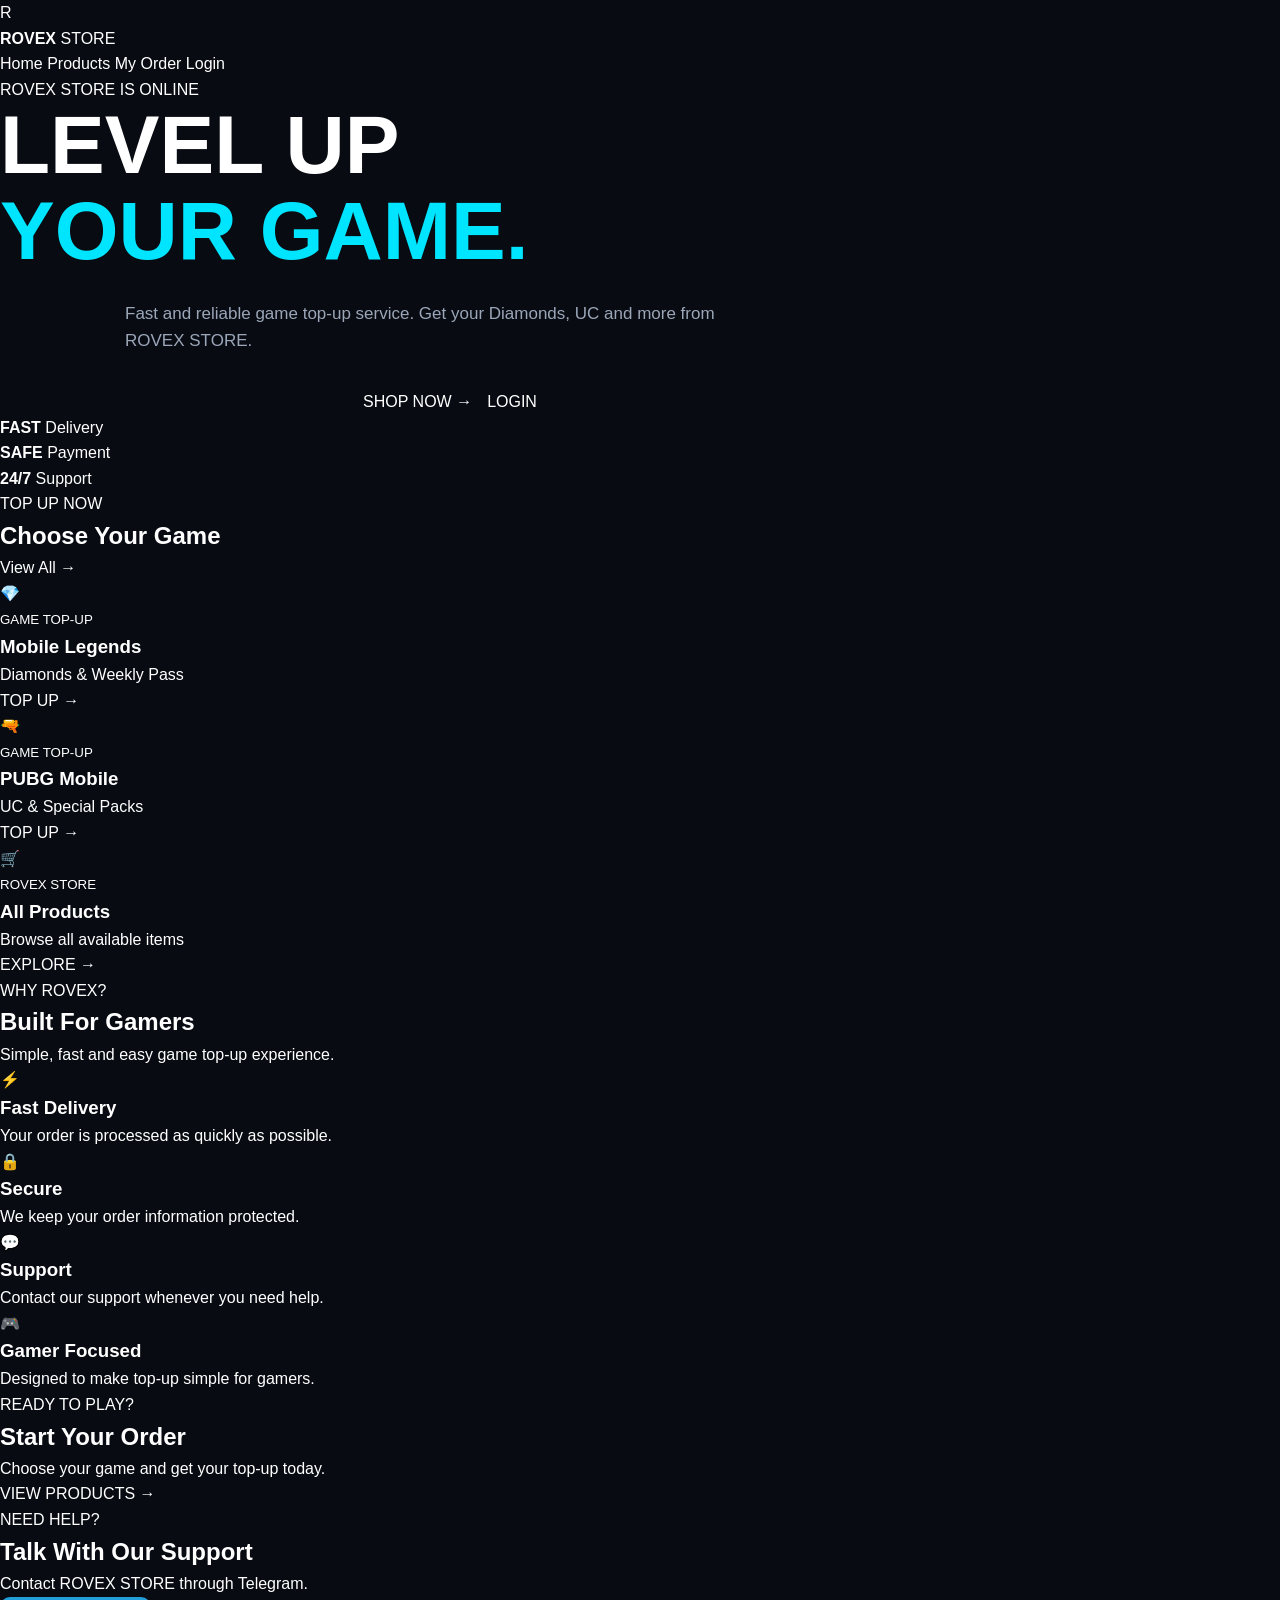
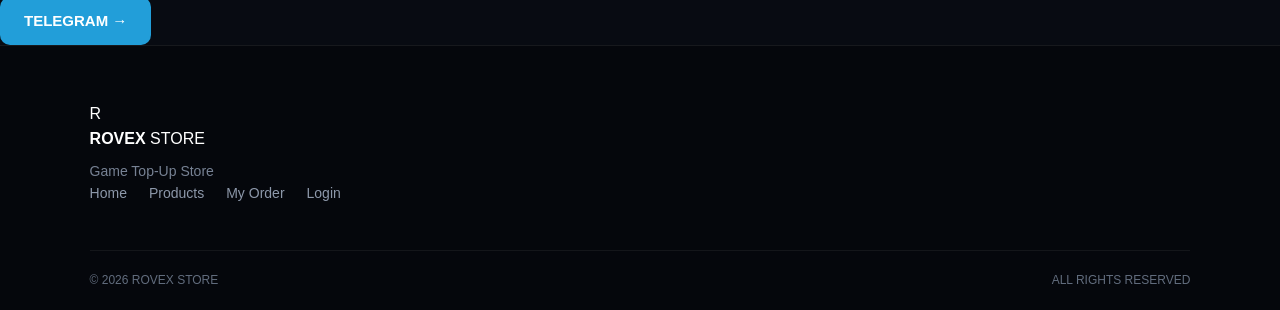
==== commit 1d4a3952: "Update index.html" ====
--- a/index.html
+++ b/index.html
@@ -1,5 +1,6 @@
 <!DOCTYPE html>
 <html lang="en">
+
 <head>
     <meta charset="UTF-8">
     <meta name="viewport" content="width=device-width, initial-scale=1.0">
@@ -11,171 +12,341 @@
 
 <body>
 
-<header class="site-header">
-
-    <div class="logo">
-        ROVEX <span>STORE</span>
-    </div>
-
-    <nav class="navbar">
-        <a href="index.html" class="active">Home</a>
-        <a href="products.html">Products</a>
-        <a href="my-order.html">My Order</a>
-        <a href="login.html">Login</a>
+<!-- ================= HEADER ================= -->
+
+<header class="header">
+
+    <a href="index.html" class="brand">
+        <div class="brand-logo">R</div>
+
+        <div class="brand-text">
+            <strong>ROVEX</strong>
+            <span>STORE</span>
+        </div>
+    </a>
+
+    <nav class="nav">
+
+        <a href="index.html" class="active">
+            Home
+        </a>
+
+        <a href="products.html">
+            Products
+        </a>
+
+        <a href="my-order.html">
+            My Order
+        </a>
+
+        <a href="login.html" class="login-nav">
+            Login
+        </a>
+
     </nav>
 
 </header>
 
 
-<section class="home-hero">
+<!-- ================= HERO ================= -->
+
+<section class="hero">
+
+    <div class="hero-glow glow-one"></div>
+    <div class="hero-glow glow-two"></div>
 
     <div class="hero-content">
 
-        <span class="hero-small">
-            WELCOME TO
+        <div class="status">
+            <span class="status-dot"></span>
+            ROVEX STORE IS ONLINE
+        </div>
+
+        <h1>
+            LEVEL UP<br>
+            <span>YOUR GAME.</span>
+        </h1>
+
+        <p>
+            Fast and reliable game top-up service.
+            Get your Diamonds, UC and more from ROVEX STORE.
+        </p>
+
+        <div class="hero-buttons">
+
+            <a href="products.html" class="primary-btn">
+                SHOP NOW
+                <span>→</span>
+            </a>
+
+            <a href="login.html" class="outline-btn">
+                LOGIN
+            </a>
+
+        </div>
+
+        <div class="hero-stats">
+
+            <div>
+                <strong>FAST</strong>
+                <span>Delivery</span>
+            </div>
+
+            <div>
+                <strong>SAFE</strong>
+                <span>Payment</span>
+            </div>
+
+            <div>
+                <strong>24/7</strong>
+                <span>Support</span>
+            </div>
+
+        </div>
+
+    </div>
+
+</section>
+
+
+<!-- ================= GAMES ================= -->
+
+<section class="games">
+
+    <div class="section-head">
+
+        <div>
+            <span>TOP UP NOW</span>
+
+            <h2>
+                Choose Your Game
+            </h2>
+        </div>
+
+        <a href="products.html">
+            View All →
+        </a>
+
+    </div>
+
+
+    <div class="game-grid">
+
+
+        <!-- MLBB -->
+
+        <a href="mlbb.html" class="game-card mlbb">
+
+            <div class="game-bg"></div>
+
+            <div class="game-icon">
+                💎
+            </div>
+
+            <div class="game-info">
+
+                <small>GAME TOP-UP</small>
+
+                <h3>
+                    Mobile Legends
+                </h3>
+
+                <p>
+                    Diamonds & Weekly Pass
+                </p>
+
+                <span class="game-link">
+                    TOP UP →
+                </span>
+
+            </div>
+
+        </a>
+
+
+        <!-- PUBG -->
+
+        <a href="pubg.html" class="game-card pubg">
+
+            <div class="game-bg"></div>
+
+            <div class="game-icon">
+                🔫
+            </div>
+
+            <div class="game-info">
+
+                <small>GAME TOP-UP</small>
+
+                <h3>
+                    PUBG Mobile
+                </h3>
+
+                <p>
+                    UC & Special Packs
+                </p>
+
+                <span class="game-link">
+                    TOP UP →
+                </span>
+
+            </div>
+
+        </a>
+
+
+        <!-- PRODUCTS -->
+
+        <a href="products.html" class="game-card products">
+
+            <div class="game-bg"></div>
+
+            <div class="game-icon">
+                🛒
+            </div>
+
+            <div class="game-info">
+
+                <small>ROVEX STORE</small>
+
+                <h3>
+                    All Products
+                </h3>
+
+                <p>
+                    Browse all available items
+                </p>
+
+                <span class="game-link">
+                    EXPLORE →
+                </span>
+
+            </div>
+
+        </a>
+
+
+    </div>
+
+</section>
+
+
+<!-- ================= FEATURES ================= -->
+
+<section class="features">
+
+    <div class="section-center">
+
+        <span>WHY ROVEX?</span>
+
+        <h2>
+            Built For Gamers
+        </h2>
+
+        <p>
+            Simple, fast and easy game top-up experience.
+        </p>
+
+    </div>
+
+
+    <div class="feature-grid">
+
+        <div class="feature-card">
+
+            <div class="feature-icon">
+                ⚡
+            </div>
+
+            <h3>
+                Fast Delivery
+            </h3>
+
+            <p>
+                Your order is processed as quickly as possible.
+            </p>
+
+        </div>
+
+
+        <div class="feature-card">
+
+            <div class="feature-icon">
+                🔒
+            </div>
+
+            <h3>
+                Secure
+            </h3>
+
+            <p>
+                We keep your order information protected.
+            </p>
+
+        </div>
+
+
+        <div class="feature-card">
+
+            <div class="feature-icon">
+                💬
+            </div>
+
+            <h3>
+                Support
+            </h3>
+
+            <p>
+                Contact our support whenever you need help.
+            </p>
+
+        </div>
+
+
+        <div class="feature-card">
+
+            <div class="feature-icon">
+                🎮
+            </div>
+
+            <h3>
+                Gamer Focused
+            </h3>
+
+            <p>
+                Designed to make top-up simple for gamers.
+            </p>
+
+        </div>
+
+    </div>
+
+</section>
+
+
+<!-- ================= ORDER ================= -->
+
+<section class="order-section">
+
+    <div class="order-card">
+
+        <div class="order-decoration"></div>
+
+        <span>
+            READY TO PLAY?
         </span>
-
-        <h1>
-            ROVEX <span>STORE</span>
-        </h1>
-
-        <p>
-            Fast, secure and reliable game top-up service.
-            Get your Diamonds and UC easily.
-        </p>
-
-        <div class="hero-buttons">
-
-            <a href="products.html" class="card-btn">
-                Shop Now <span>→</span>
-            </a>
-
-            <a href="login.html" class="secondary-btn">
-                Login
-            </a>
-
-        </div>
-
-    </div>
-
-</section>
-
-
-<section class="home-section">
-
-    <div class="section-title">
-
-        <span>OUR SERVICES</span>
-
-        <h2>
-            Choose Your Game
-        </h2>
-
-        <p>
-            Select a game and start your order.
-        </p>
-
-    </div>
-
-
-    <div class="home-grid">
-
-        <div class="home-card">
-
-            <div class="home-icon">
-                💎
-            </div>
-
-            <h3>Mobile Legends</h3>
-
-            <p>
-                Buy MLBB Diamonds and Weekly Pass.
-            </p>
-
-            <a href="mlbb.html">
-                View MLBB →
-            </a>
-
-        </div>
-
-
-        <div class="home-card">
-
-            <div class="home-icon">
-                🔫
-            </div>
-
-            <h3>PUBG Mobile</h3>
-
-            <p>
-                Buy PUBG UC quickly and easily.
-            </p>
-
-            <a href="pubg.html">
-                View PUBG →
-            </a>
-
-        </div>
-
-
-        <div class="home-card">
-
-            <div class="home-icon">
-                🛒
-            </div>
-
-            <h3>Products</h3>
-
-            <p>
-                View all available products.
-            </p>
-
-            <a href="products.html">
-                View Products →
-            </a>
-
-        </div>
-
-
-        <div class="home-card">
-
-            <div class="home-icon">
-                📦
-            </div>
-
-            <h3>My Order</h3>
-
-            <p>
-                Check your order information.
-            </p>
-
-            <a href="my-order.html">
-                My Order →
-            </a>
-
-        </div>
-
-    </div>
-
-</section>
-
-
-<section class="home-order">
-
-    <div class="order-box">
-
-        <span>READY TO ORDER?</span>
 
         <h2>
             Start Your Order
         </h2>
 
         <p>
-            Choose your game and purchase your items.
+            Choose your game and get your top-up today.
         </p>
 
-        <a href="products.html" class="card-btn">
-            Order Now →
+        <a href="products.html" class="primary-btn">
+            VIEW PRODUCTS
+            <span>→</span>
         </a>
 
     </div>
@@ -183,30 +354,35 @@
 </section>
 
 
-<section class="home-support">
-
-    <div class="support-box">
+<!-- ================= SUPPORT ================= -->
+
+<section class="support">
+
+    <div class="support-inner">
 
         <div>
 
-            <span>SUPPORT</span>
+            <span>
+                NEED HELP?
+            </span>
 
             <h2>
-                Need Help?
+                Talk With Our Support
             </h2>
 
             <p>
-                Contact our Telegram support.
-            </p>
-
-        </div>
+                Contact ROVEX STORE through Telegram.
+            </p>
+
+        </div>
+
 
         <a
             href="https://t.me/Sr_Law_1"
             target="_blank"
             class="telegram-btn"
         >
-            Telegram Support
+            TELEGRAM →
         </a>
 
     </div>
@@ -214,15 +390,26 @@
 </section>
 
 
+<!-- ================= FOOTER ================= -->
+
 <footer>
 
-    <div class="footer-content">
+    <div class="footer-main">
 
         <div class="footer-brand">
 
-            <h3>
-                ROVEX STORE
-            </h3>
+            <div class="brand">
+
+                <div class="brand-logo">
+                    R
+                </div>
+
+                <div class="brand-text">
+                    <strong>ROVEX</strong>
+                    <span>STORE</span>
+                </div>
+
+            </div>
 
             <p>
                 Game Top-Up Store
@@ -233,10 +420,21 @@
 
         <div class="footer-links">
 
-            <a href="index.html">Home</a>
-            <a href="products.html">Products</a>
-            <a href="my-order.html">My Order</a>
-            <a href="login.html">Login</a>
+            <a href="index.html">
+                Home
+            </a>
+
+            <a href="products.html">
+                Products
+            </a>
+
+            <a href="my-order.html">
+                My Order
+            </a>
+
+            <a href="login.html">
+                Login
+            </a>
 
         </div>
 
@@ -250,12 +448,13 @@
         </span>
 
         <span>
-            All Rights Reserved.
+            ALL RIGHTS RESERVED
         </span>
 
     </div>
 
 </footer>
+
 
 </body>
 </html>
